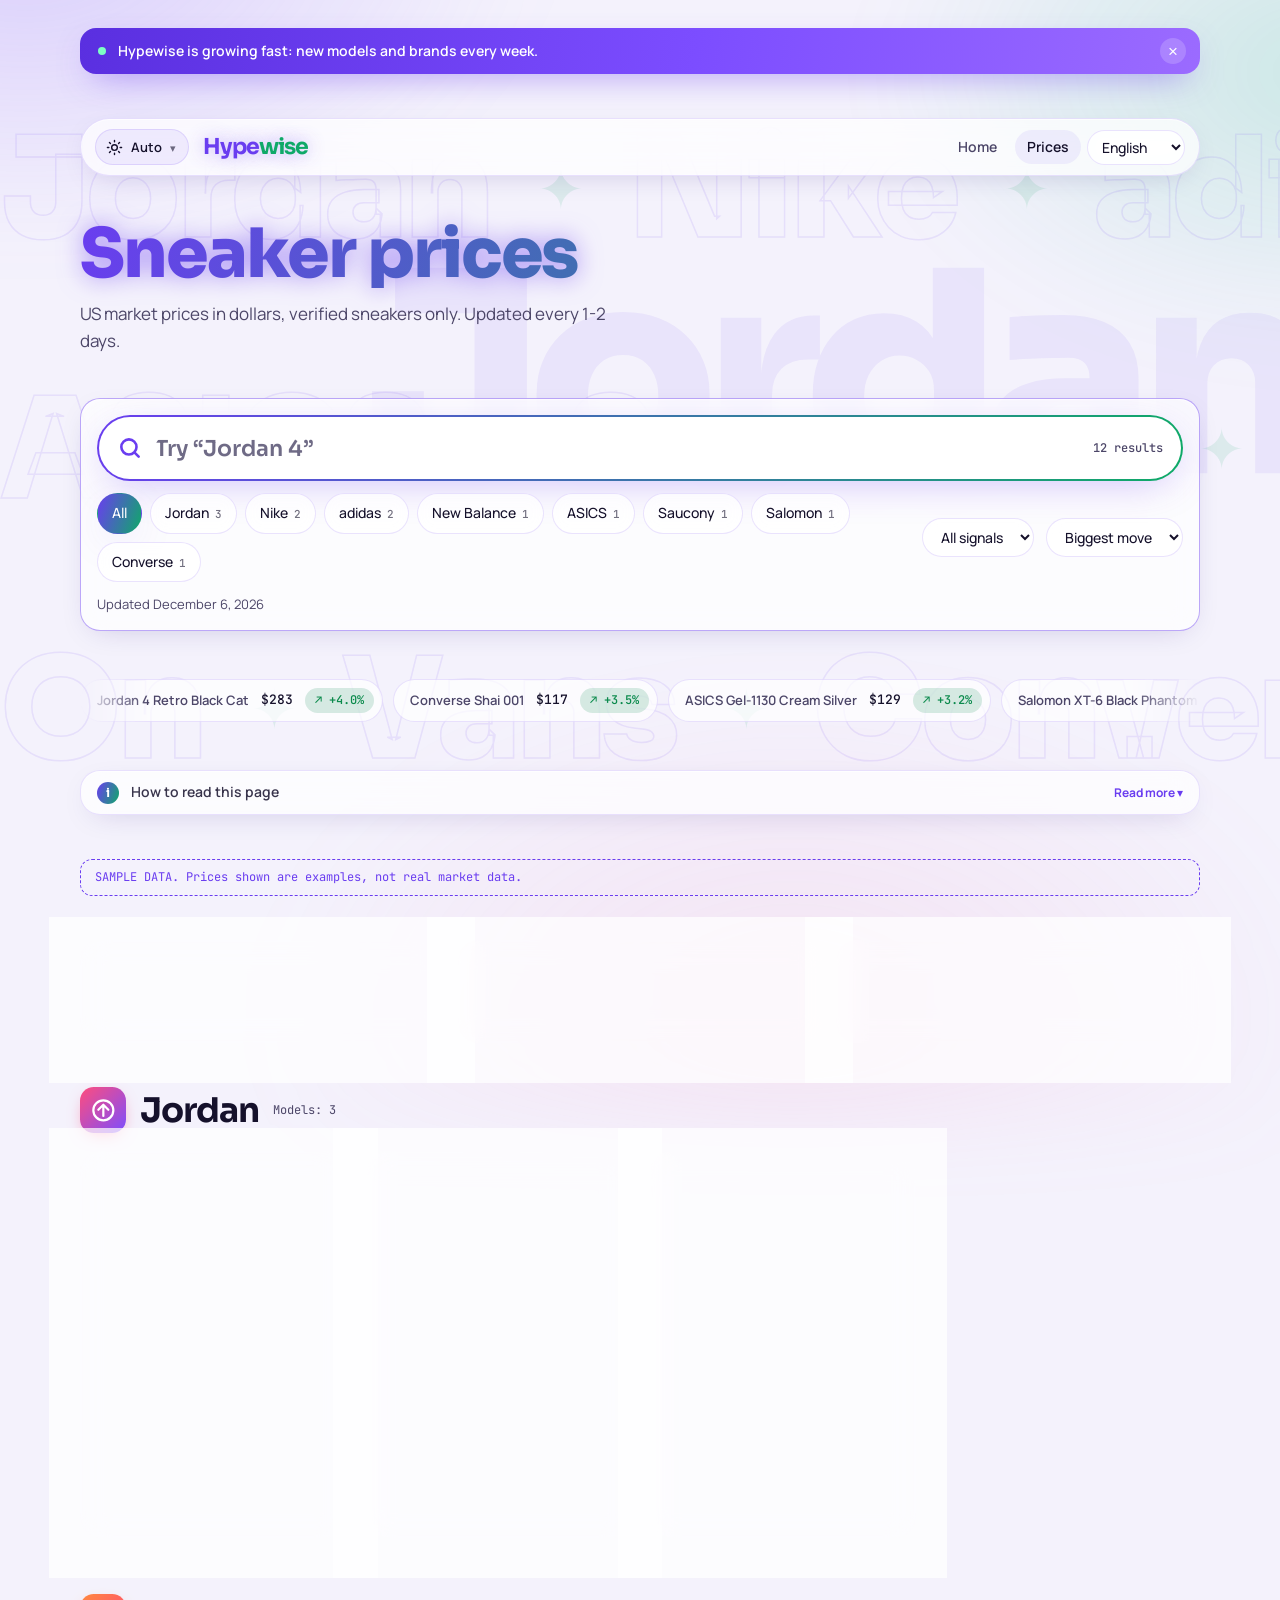
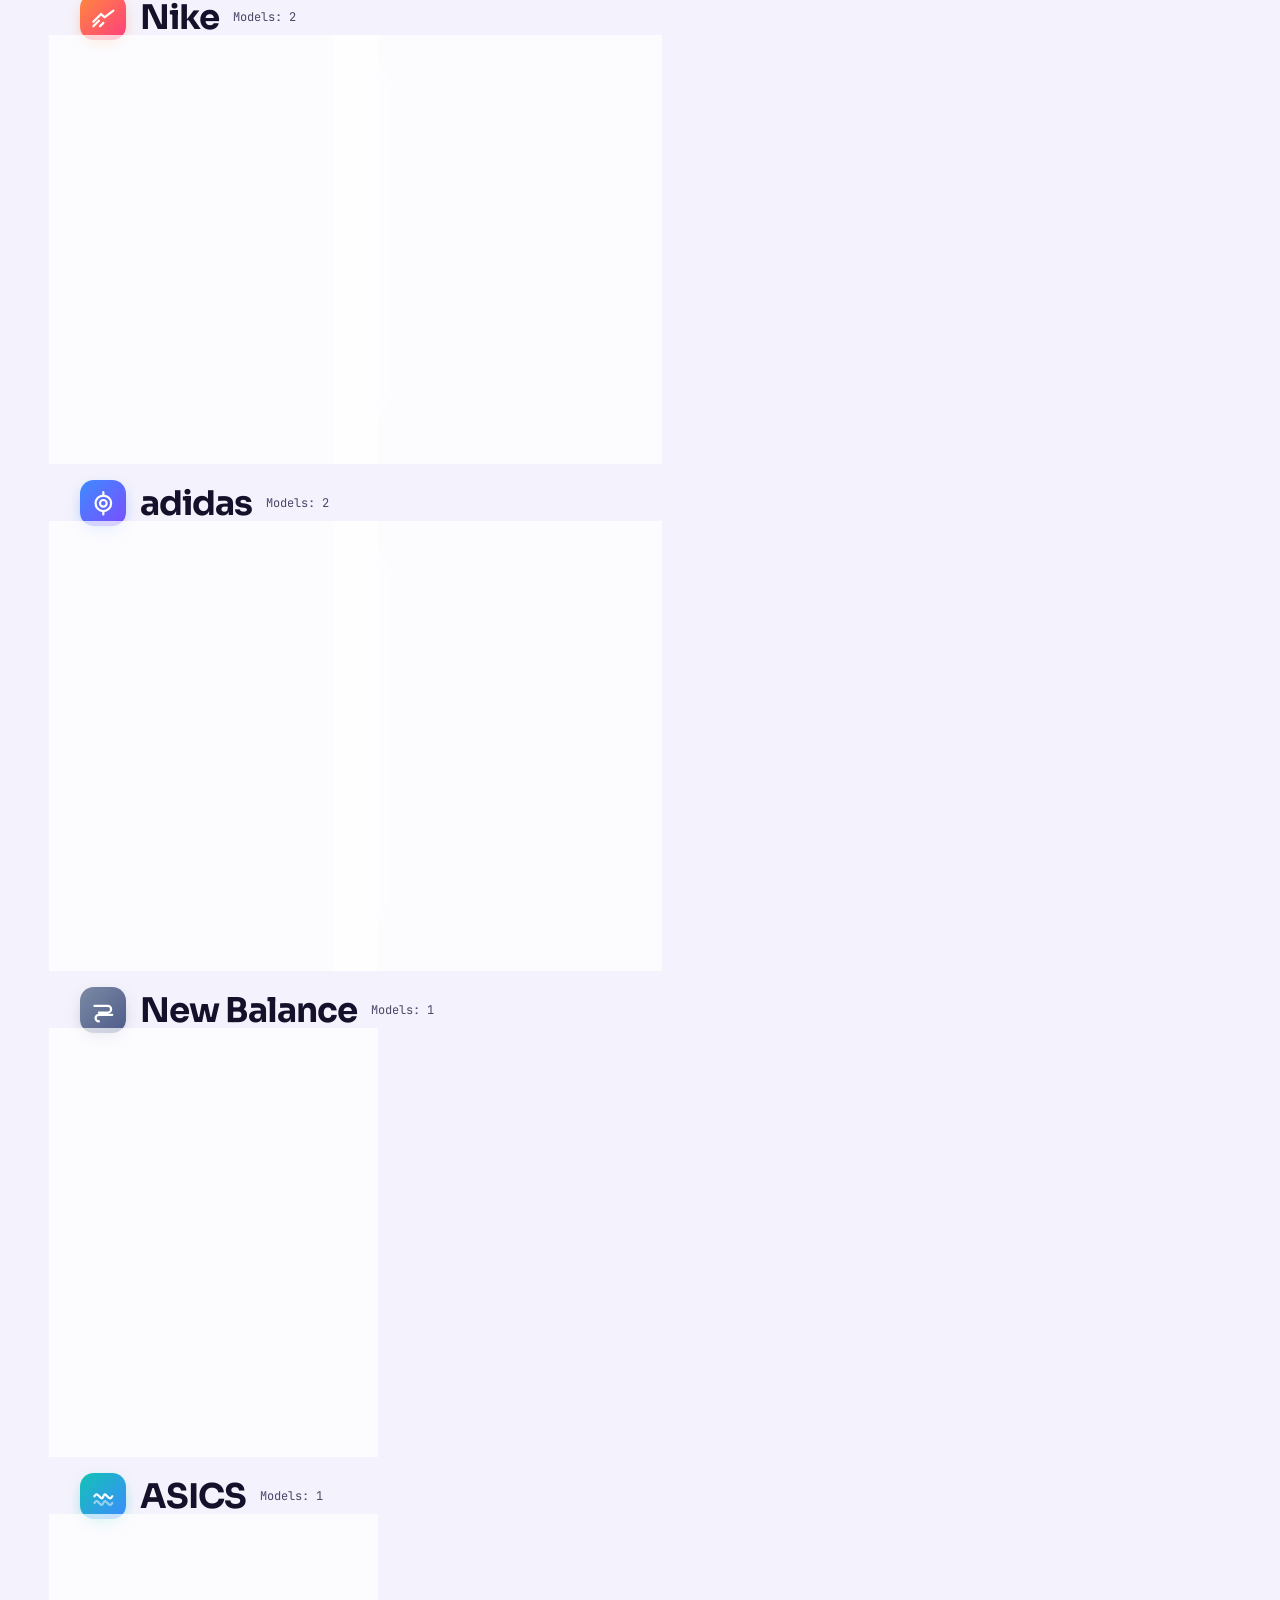
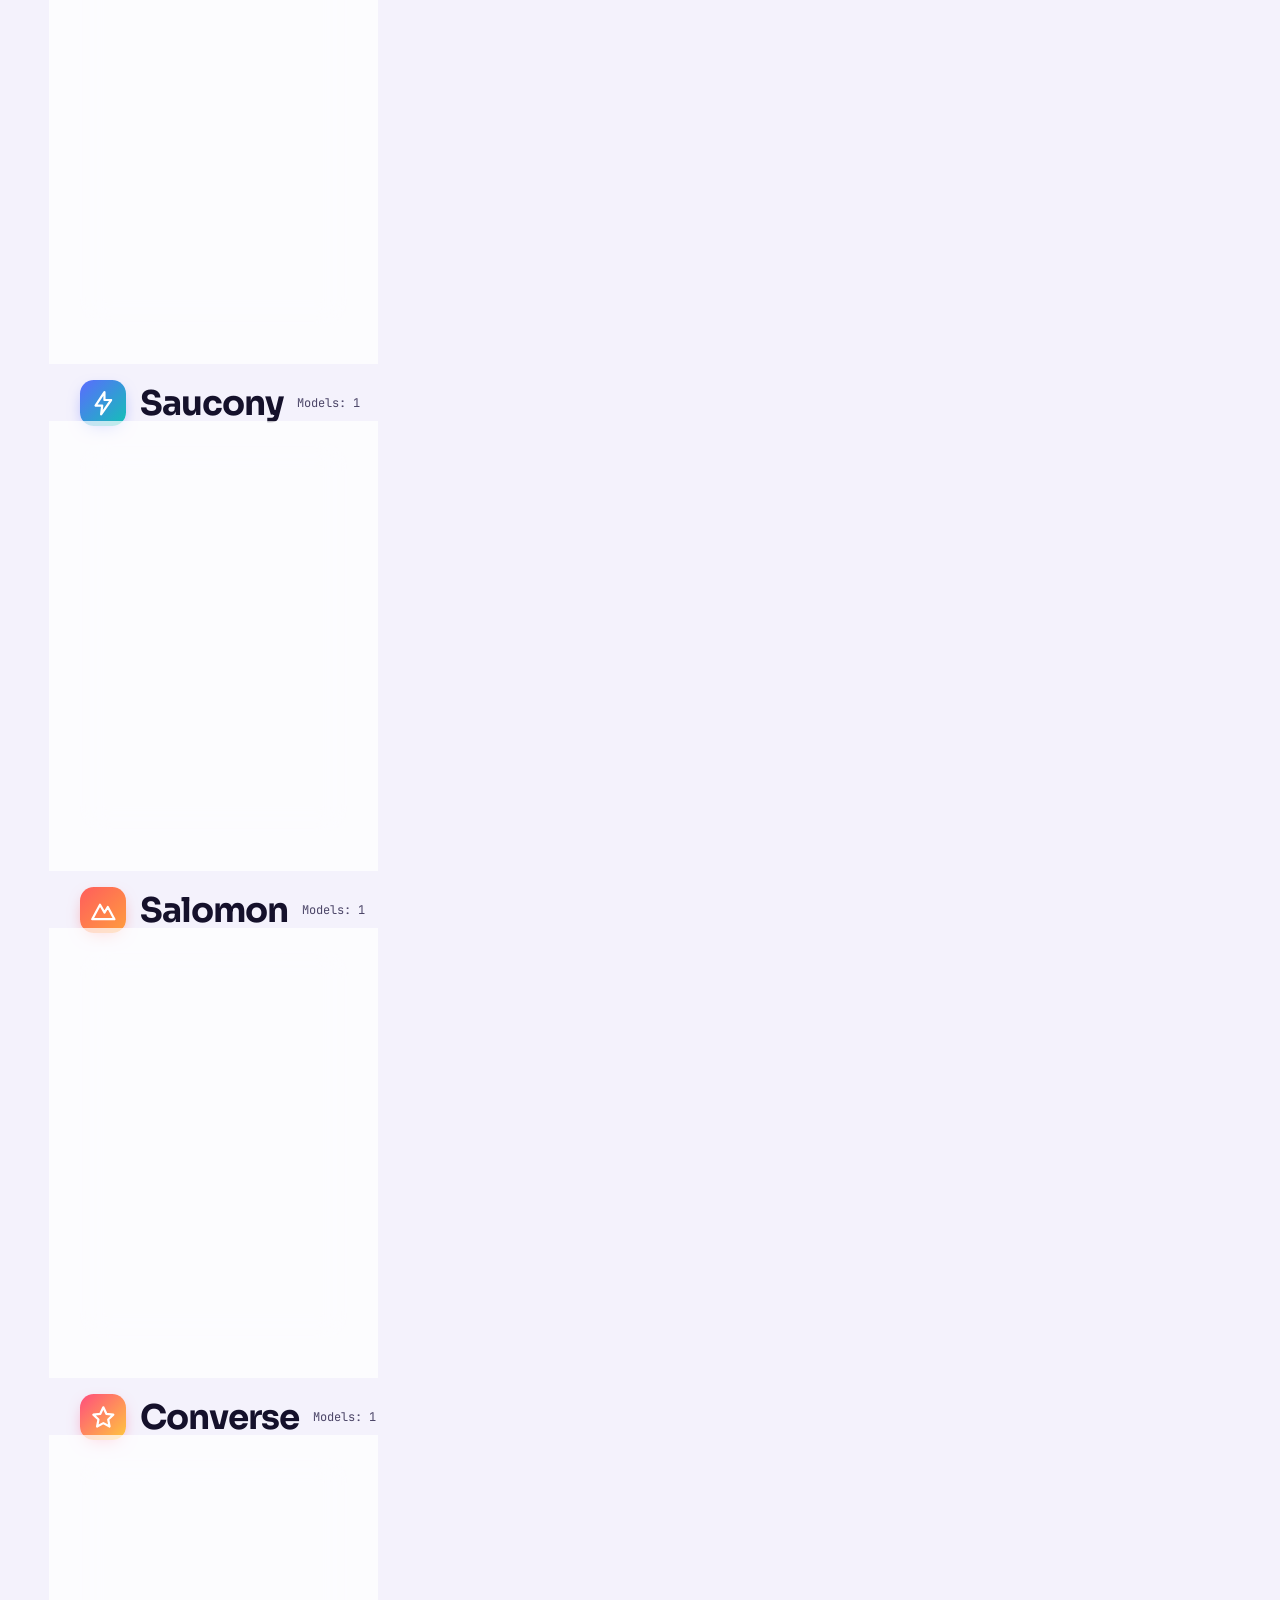
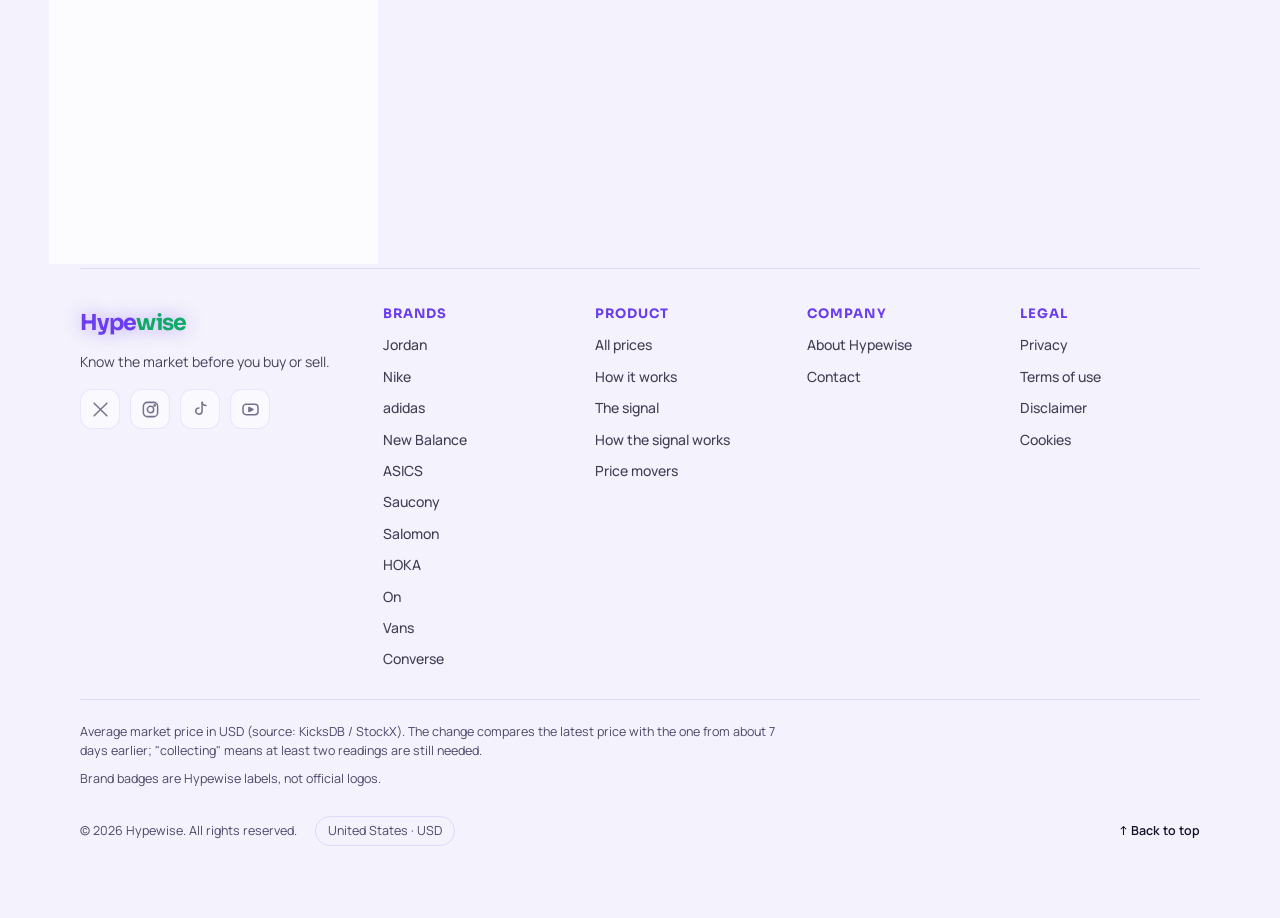
==== site/board.html @ f2e9dd39 "Pagine marca e movers, pagina 'Come funziona il segnale', link nel footer Co-Authored-By: Claude Son" ====
<!doctype html>
<html lang="en"><head><meta charset="utf-8"><meta name="viewport" content="width=device-width,initial-scale=1,viewport-fit=cover">
<title>Hypewise Prices</title>
<meta name="description" content="Daily US sneaker resale prices, price history and a Cop/Wait/Sell signal. Estimates only, not financial advice.">
<link rel="canonical" href="https://itsbarbaz.github.io/sneaker-radar/board.html">
<meta property="og:type" content="website"><meta property="og:site_name" content="Hypewise">
<meta property="og:title" content="Hypewise Prices"><meta property="og:description" content="Daily US sneaker resale prices, price history and a Cop/Wait/Sell signal. Estimates only, not financial advice.">
<meta property="og:url" content="https://itsbarbaz.github.io/sneaker-radar/board.html"><meta property="og:image" content="https://itsbarbaz.github.io/sneaker-radar/og-image.png">
<meta name="twitter:card" content="summary_large_image"><meta name="twitter:image" content="https://itsbarbaz.github.io/sneaker-radar/og-image.png">
<link rel="icon" href="favicon.svg" type="image/svg+xml">
<meta name="claude:viewport-fit-sides" content="cover">
<script>try{var t=localStorage.getItem("hw-theme");if(t==="light"||t==="dark")document.documentElement.setAttribute("data-theme",t)}catch(e){}</script>
<link rel="stylesheet" href="style.css?v=15">
<link rel="stylesheet" href="https://fonts.googleapis.com/css2?family=Sora:wght@500;600;700;800&family=Manrope:wght@400;500;600;700&family=JetBrains+Mono:wght@400;500&display=swap">
<style>
/* Layout: floating pill nav, big gradient title, price ticker, three glass figures, filter pills, then one block per brand with a grid of glass sneaker cards. */
h1{font-weight:800;font-size:clamp(38px,7vw,68px);line-height:1;margin:0}
.sub{color:var(--muted);margin:12px 0 0;max-width:56ch;font-size:17px}
.stats{display:grid;grid-template-columns:repeat(auto-fit,minmax(180px,1fr));gap:14px}
.stat{padding:18px 20px}
.stat b{display:block;font-family:var(--display);font-weight:700;font-size:clamp(30px,4vw,40px);line-height:1;letter-spacing:-.03em;font-variant-numeric:tabular-nums}
.stat small{display:block;margin-top:6px;color:var(--muted);font-size:12px;font-weight:600;text-transform:uppercase;letter-spacing:.08em}
.finder{position:sticky;top:10px;z-index:8;padding:16px;display:flex;flex-direction:column;gap:12px;border-color:color-mix(in srgb,var(--accent) 35%,var(--line))}
.sbox{position:relative;display:flex;align-items:center;gap:12px;height:66px;padding:0 18px;border-radius:999px;background:var(--solid);border:2px solid transparent;
  background-image:linear-gradient(var(--solid),var(--solid)),linear-gradient(110deg,var(--accent),var(--accent2),var(--accent));background-origin:border-box;background-clip:padding-box,border-box;background-size:100% 100%,200% 100%;box-shadow:var(--glow);transition:transform .25s,box-shadow .25s}
.sbox:focus-within{transform:scale(1.015);box-shadow:0 0 0 5px color-mix(in srgb,var(--accent) 22%,transparent),var(--glow)}
.sbox .mag{width:26px;height:26px;flex:none;stroke:var(--accent);fill:none;stroke-width:2.4;stroke-linecap:round;transition:transform .3s}
.sbox:focus-within .mag{transform:rotate(-12deg) scale(1.15);stroke:var(--accent2)}
.sbox input{flex:1;min-width:0;border:0;background:transparent;box-shadow:none;padding:0;font:600 clamp(17px,2.4vw,22px) var(--display);color:var(--ink);outline:none;-webkit-appearance:none;appearance:none}
.sbox input::placeholder{color:var(--muted);opacity:.8}
.sbox .qc{border:0;background:var(--tint);color:var(--ink);font:600 13px var(--body);padding:6px 12px;border-radius:999px;cursor:pointer}
.sbox .res{font:500 12px var(--mono);color:var(--muted);white-space:nowrap}
.frow{display:flex;gap:12px;align-items:center;flex-wrap:wrap;justify-content:space-between}
.frow .chips{flex:1;min-width:0}
@media (prefers-reduced-motion:no-preference){.sbox{animation:sheen 6s linear infinite}@keyframes sheen{to{background-position:0 0,200% 0}}}
@media (max-width:640px){.sbox .res{display:none}.sbox{height:58px}.finder{top:6px}}
.chips{display:flex;flex-wrap:wrap;gap:8px}
.chips .chip .n{opacity:.6;margin-left:6px;font-family:var(--mono);font-size:11px}
.brandsec{display:flex;flex-direction:column;gap:18px;scroll-margin-top:16px}
.brandsec>header{display:flex;align-items:center;gap:14px}
.brandsec h2{font-size:clamp(24px,4vw,34px);margin:0;line-height:1.1}
.brandsec header .cnt{font-family:var(--mono);font-size:12px;color:var(--muted)}
.brandsec header .more{margin-left:auto}
.grid{display:grid;grid-template-columns:repeat(auto-fill,minmax(250px,1fr));gap:16px}
.scard{display:flex;flex-direction:column;gap:14px;text-decoration:none;padding:10px;min-width:0;transition:border-color .2s,box-shadow .2s,transform .2s}
.scard{position:relative}
.scard:hover,.scard:focus-visible{border-color:var(--accent2);box-shadow:0 0 0 3px var(--accent2),0 24px 50px -16px color-mix(in srgb,var(--accent2) 60%,transparent);transform:translateY(-6px);background:color-mix(in srgb,var(--accent2) 9%,var(--surface))}
.scard .open{position:absolute;right:20px;top:20px;z-index:2;display:inline-flex;gap:6px;align-items:center;padding:7px 14px;border-radius:999px;background:var(--accent2);color:#06281a;font:700 12px var(--display);opacity:0;transform:translateY(-6px) scale(.9);transition:.22s}
.scard:hover .open,.scard:focus-visible .open{opacity:1;transform:none}
.scard .cover{transition:transform .35s}
.scard:hover .cover{transform:scale(1.03)}
.scard:hover .price{color:var(--accent2)}
.scard .body{display:flex;flex-direction:column;gap:2px;min-width:0;padding:0 8px 8px}
.scard b{font-family:var(--display);font-weight:600;font-size:16px;line-height:1.3;letter-spacing:-.02em;overflow-wrap:anywhere}
.scard .sku{font-family:var(--mono);font-size:11px;color:var(--muted)}
.scard .pr{display:flex;align-items:center;justify-content:space-between;gap:10px;margin-top:12px}
.scard .price{font-family:var(--display);font-weight:700;font-size:24px;letter-spacing:-.03em;font-variant-numeric:tabular-nums}
.scard .chg{font-family:var(--mono);font-size:12px;font-weight:500;padding:4px 10px;border-radius:999px;background:var(--tint)}
.scard .chg.up{background:color-mix(in srgb,var(--up) 16%,transparent)}
.scard .chg.down{background:color-mix(in srgb,var(--down) 16%,transparent)}
.scard svg.spark{margin-top:8px;max-width:100%}
.empty{padding:60px 0;color:var(--muted);text-align:center}

.explain{display:block;padding:0;font-size:14px}
.explain summary{display:flex;align-items:center;gap:12px;list-style:none;cursor:pointer;padding:10px 16px;font-weight:600;font-size:14px}
.explain summary::-webkit-details-marker{display:none}
.explain .ii{flex:none;display:grid;place-items:center;width:22px;height:22px;border-radius:50%;background:var(--grad);color:#fff;font:700 12px var(--display)}
.explain summary em{margin-left:auto;font-style:normal;font-size:12px;color:var(--accent);font-weight:700}
.explain summary em::after{content:" ▾"}
.explain[open] summary em::after{content:" ▴"}
.explain p{margin:0;padding:0 18px 14px 50px;line-height:1.6;color:color-mix(in srgb,var(--ink) 85%,transparent)}
.explain::before{content:none}
.chip{white-space:nowrap}
@media (max-width:860px){
  .finder{position:static}
  .frow{flex-direction:column;align-items:stretch;gap:10px}
  .frow .chips{flex-wrap:nowrap;overflow-x:auto;padding-bottom:6px;-webkit-overflow-scrolling:touch;scrollbar-width:none}
  .frow .chips::-webkit-scrollbar{display:none}
  .frow select{align-self:flex-start}
}

.bpick{display:none;align-items:stretch;gap:8px}
.bpick button{flex:none;width:48px;border-radius:16px;border:1px solid var(--line);background:var(--solid);color:var(--ink);font:700 26px/1 var(--display);cursor:pointer}
.bpick button:active{background:var(--grad);color:#fff}
.bpick select{flex:1;min-width:0;height:48px;border-radius:16px;font:700 16px var(--display);padding:0 14px;background:var(--solid)}
.brandsec>header{flex-wrap:wrap}
.brandsec header .more{margin-left:auto}
.scard .cover{aspect-ratio:4/3}
.scard{border-radius:22px}
.grid{gap:18px}
.scard .body b{display:-webkit-box;-webkit-line-clamp:2;-webkit-box-orient:vertical;overflow:hidden}
@media (max-width:860px){
  #brands{display:none}
  .bpick{display:flex}
  .frow{flex-direction:column;align-items:stretch}
  .frow select#sort{align-self:stretch;width:100%;height:44px}
}
@media (max-width:560px){
  .grid{grid-template-columns:repeat(2,minmax(0,1fr));gap:12px}
  .scard{padding:6px;gap:8px;border-radius:18px}
  .scard .cover{aspect-ratio:1/1;padding:8px}
  .scard .cover .big{font-size:90px}
  .scard .cover .verified{font-size:10px;padding:3px 7px}
  .scard .cover .verified svg{width:12px;height:12px}
  .scard .body{padding:0 6px 8px}
  .scard b{font-size:13px}
  .scard .sku{font-size:10px}
  .scard .pr{margin-top:6px;flex-wrap:wrap;gap:6px}
  .scard .price{font-size:19px}
  .scard .chg{font-size:11px;padding:3px 8px}
  .scard svg.spark{display:none}
  .scard .open{display:none}
  .brandsec>header .cnt{display:none}
}

.sp{font:800 11px var(--display);letter-spacing:.1em;text-transform:uppercase;padding:4px 10px;border-radius:99px;color:#fff;box-shadow:0 0 14px -2px var(--c)}
.sp.cop{--c:var(--up);background:#0b8a4c}.sp.sell{--c:var(--down);background:#d1365c}.sp.wait{--c:var(--wait);background:#a76a00}
@media (max-width:860px){#sigf{width:100%;height:44px}}
@media (max-width:560px){.scard .cover .sp{font-size:9px;padding:3px 7px}}
</style>
</head><body data-title="b.title">
<div class="wrap">
  <nav>
    <div class="nav-left">
      <button id="theme" class="theme" type="button"></button>
      <a class="mark" href="./">Hype<span>wise</span></a>
    </div>
    <div class="links">
      <a href="./" data-i18n="nav.home">Home</a>
      <a href="board.html" aria-current="page" data-i18n="nav.prices">Prices</a>
      <select id="lang" class="langsel" aria-label="Language"></select>
    </div>
  </nav>

  <header class="rise">
    <h1 class="grad-text" data-i18n="b.h1">Sneaker prices</h1>
    <p class="sub" data-i18n="b.sub"></p>
  </header>

  <div class="finder glass">
    <label class="sbox" for="q">
      <svg class="mag" viewBox="0 0 24 24" aria-hidden="true"><circle cx="11" cy="11" r="7"/><path d="M20 20l-3.5-3.5"/></svg>
      <input type="search" id="q" autocomplete="off" data-i18n-aria="f.title">
      <button type="button" id="qclear" class="qc" hidden data-i18n="f.clear">Clear</button>
      <span class="res" id="res"></span>
    </label>
    <div class="frow">
      <div class="chips" id="brands" role="group" data-i18n-aria="b.brand"></div>
      <div class="bpick" id="bpick">
        <button type="button" id="bprev" data-i18n-aria="b.prev">‹</button>
        <select id="bsel" data-i18n-aria="b.brandpick"></select>
        <button type="button" id="bnext" data-i18n-aria="b.next">›</button>
      </div>
      <select id="sigf" data-i18n-aria="sg.mini">
        <option value="all" data-i18n="sf.all"></option>
        <option value="cop" data-i18n="cop.name"></option>
        <option value="wait" data-i18n="wait.name"></option>
        <option value="sell" data-i18n="sell.name"></option>
      </select>
      <select id="sort" data-i18n-aria="b.sortlabel">
        <option value="move" data-i18n="b.sort.move"></option>
        <option value="price" data-i18n="b.sort.price"></option>
        <option value="name" data-i18n="b.sort.name"></option>
      </select>
    </div>
    <p class="fine" id="stamp"></p>
  </div>

  <div class="ticker" id="ticker" hidden aria-label="Top movers"></div>
  <details class="explain glass">
    <summary><span class="ii">i</span><span data-i18n="b.how">How to read this page</span><em data-i18n="b.more">Read more</em></summary>
    <p data-i18n="b.explain"></p>
  </details>

  <div class="demo" id="demo" data-i18n="b.demo" hidden></div>
  <section class="stats" id="stats" data-i18n-aria="b.summary"></section>

<div id="list" aria-live="polite"></div>
  <footer><p data-i18n="b.foot"></p><p data-i18n="l.brandsnote"></p></footer>
</div>

<script src="i18n.js?v=15"></script>
<script src="strings.js?v=15"></script>
<script src="app.js?v=15"></script>
<script src="signal.js?v=15"></script>
<script src="ui.js?v=15"></script>
<script>
HW.mount(); UI.initTheme(); UI.backdrop(); UI.banner(); UI.footer(); UI.sync();
var D = window.HWD, ALL = "__all__", PAGE = 8, state = { items: [], brand: ALL, demo: false, ready: false, shown: {} };
var $ = function (id) { return document.getElementById(id); };
var fromUrl = new URLSearchParams(location.search).get("brand"); if (fromUrl) state.brand = fromUrl;
var firstRender = true;

function limitFor(b, searching) { return state.shown[b] || (state.brand !== ALL || searching ? 24 : PAGE); }

function render() {
  var q = $("q").value.trim().toLowerCase(), sort = $("sort").value, loc = HW.locale(), searching = !!q;
  var rows = state.items.filter(function (x) { return !q || (x.title + " " + x.sku).toLowerCase().indexOf(q) > -1; })
    .map(function (x) { return Object.assign({}, x, { price: x.prices[x.prices.length - 1], chg: D.change(x, 7), sig: HWSignal.signal(x) }); })
    .filter(function (x) { var f = $("sigf").value; return f === "all" || x.sig.verdict === f; });
  var out = $("list");
  $("res").textContent = HW.f("f.res", { n: rows.length });
  if (!rows.length) { out.innerHTML = '<div class="empty">' + D.esc(HW.t(state.items.length ? "b.nomatch" : "b.nodata")) + "</div>"; return; }
  var by = {}; rows.forEach(function (x) { (by[x.brand] = by[x.brand] || []).push(x); });
  var brands = Object.keys(by).sort(function (a, b) { return D.brandRank(a) - D.brandRank(b) || a.localeCompare(b); });
  if (state.brand !== ALL) brands = brands.filter(function (b) { return b === state.brand; });
  var delay = 0, vt = HW.t("v.badge"), vtip = HW.t("v.tip");
  out.innerHTML = '<div style="display:flex;flex-direction:column;gap:56px">' + brands.map(function (b) {
    var list = by[b].sort(function (a, c) {
      return sort === "price" ? c.price - a.price : sort === "name" ? a.title.localeCompare(c.title)
        : (c.chg === null ? -1 : Math.abs(c.chg)) - (a.chg === null ? -1 : Math.abs(a.chg));
    });
    var lim = limitFor(b, searching), vis = list.slice(0, lim), rest = list.length - vis.length;
    return '<section class="brandsec" id="brand-' + D.esc(b.replace(/\s+/g, "-")) + '"><header>' + D.bmark(b, 46) + "<h2>" + D.esc(b) + '</h2><span class="cnt">' + D.esc(HW.f("b.models", { n: list.length })) + "</span>" +
      (rest > 0 ? '<button type="button" class="chip more" data-more="' + D.esc(b) + '">' + D.esc(HW.f(state.brand === ALL && !searching && !state.shown[b] ? "b.showall" : "b.showmore", { n: list.length })) + "</button>" : "") +
      '</header><div class="grid">' + vis.map(function (x) {
        var none = x.chg === null, cls = none ? "flat" : x.chg > 0.05 ? "up" : x.chg < -0.05 ? "down" : "flat", i = firstRender ? Math.min(delay++, 16) : 0;
        return '<a class="scard glass' + (firstRender ? " rise" : "") + '" style="--i:' + i + '" href="shoe.html?sku=' + encodeURIComponent(x.sku) + '"><span class="open">' + D.esc(HW.t("f.open")) + ' →</span>' + D.cover(x, "s", D.vbadge(x, vt, vtip) + (x.sig.verdict !== "none" ? '<span class="sp ' + x.sig.verdict + '">' + D.esc(HW.t(x.sig.verdict === "cop" ? "cop.name" : x.sig.verdict === "sell" ? "sell.name" : "wait.name")) + "</span>" : "")) +
          '<div class="body"><b>' + D.esc(x.title) + '</b><span class="sku">' + D.esc(x.sku) + "</span>" +
          '<div class="pr"><span class="price">' + D.money(x.price) + '</span><span class="chg ' + cls + '">' + (none ? D.esc(HW.t("b.collecting")) : D.pct(x.chg, loc)) + "</span></div>" +
          D.spark(x.prices, x.times) + "</div></a>";
      }).join("") + "</div></section>";
  }).join("") + "</div>";
  firstRender = false;
}

function pickSync(brands, counts) {
  var sel = $("bsel"); sel.innerHTML = [ALL].concat(brands).map(function (x) { return '<option value="' + D.esc(x) + '">' + D.esc(x === ALL ? HW.t("b.all") : x + " (" + counts[x] + ")") + "</option>"; }).join("");
  sel.value = state.brand; state.order = [ALL].concat(brands);
}
function chips() {
  var counts = {}; state.items.forEach(function (x) { counts[x.brand] = (counts[x.brand] || 0) + 1; });
  var brands = Object.keys(counts).sort(function (a, b) { return D.brandRank(a) - D.brandRank(b) || a.localeCompare(b); });
  pickSync(brands, counts);
  $("brands").innerHTML = [ALL].concat(brands).map(function (b) {
    return '<button type="button" class="chip" aria-pressed="' + (b === state.brand) + '" data-b="' + D.esc(b) + '">' + D.esc(b === ALL ? HW.t("b.all") : b) +
      (b === ALL ? "" : '<span class="n">' + counts[b] + "</span>") + "</button>";
  }).join("");
}

function setup(items, demo, animate) {
  state.items = items; state.demo = demo; state.ready = true;
  $("demo").hidden = !demo;
  var brands = {}; items.forEach(function (x) { brands[x.brand] = 1; });
  var movers = items.filter(function (x) { var c = D.change(x, 7); return c !== null && Math.abs(c) >= 5; }).length;
  var vals = [items.length, Object.keys(brands).length, movers];
  $("stats").innerHTML = ["b.stat1", "b.stat2", "b.stat3"].map(function (k, i) { return '<div class="stat glass rise" style="--i:' + i + '"><b data-v="' + vals[i] + '">' + vals[i] + "</b><small>" + D.esc(HW.t(k)) + "</small></div>"; }).join("");
  if (animate) Array.prototype.forEach.call(document.querySelectorAll("#stats b"), function (b) { UI.countUp(b, Number(b.dataset.v)); });
  var last = items.reduce(function (m, x) { return Math.max(m, x.times[x.times.length - 1]); }, 0);
  $("stamp").textContent = last ? HW.t("b.updated") + " " + new Date(last).toLocaleDateString(HW.locale(), { day: "numeric", month: "long", year: "numeric" }) : "";
  var mv = items.map(function (x) { return { label: x.title.replace(/\s*\([^)]*\)/g, ""), value: x.prices[x.prices.length - 1], chg: D.change(x, 7) }; })
    .filter(function (m) { return m.chg !== null; }).sort(function (a, b) { return Math.abs(b.chg) - Math.abs(a.chg); }).slice(0, 14);
  UI.ticker($("ticker"), mv, function (v) { return D.pct(v, HW.locale()); });
  chips(); render();
}

$("brands").addEventListener("click", function (e) { var b = e.target.closest("button"); if (!b) return; state.brand = b.dataset.b; state.shown = {}; chips(); render(); });
$("list").addEventListener("click", function (e) { var b = e.target.closest("[data-more]"); if (!b) return; var n = b.dataset.more; state.shown[n] = (state.shown[n] || (state.brand !== ALL ? 24 : PAGE)) + 48; render(); });
$("q").addEventListener("input", function () { state.shown = {}; $("qclear").hidden = !$("q").value; render(); });
$("qclear").addEventListener("click", function () { $("q").value = ""; $("qclear").hidden = true; state.shown = {}; render(); $("q").focus(); });
(function () { var k = 0, ph = ["f.ph1", "f.ph2", "f.ph3", "f.ph4"]; function set() { $("q").placeholder = HW.t(ph[k]); } set(); document.addEventListener("hw-lang", set);
  if (!matchMedia("(prefers-reduced-motion: reduce)").matches) setInterval(function () { if (document.activeElement !== $("q") && !$("q").value) { k = (k + 1) % ph.length; set(); } }, 2800); })();
$("sort").addEventListener("change", render);
$("sigf").addEventListener("change", function () { state.shown = {}; render(); });
function goBrand(v) { state.brand = v; state.shown = {}; chips(); render(); }
$("bsel").addEventListener("change", function () { goBrand(this.value); });
function step(d) { var o = state.order || [ALL], i = o.indexOf(state.brand); goBrand(o[(i + d + o.length) % o.length]); }
$("bprev").addEventListener("click", function () { step(-1); });
$("bnext").addEventListener("click", function () { step(1); });
document.addEventListener("hw-lang", function () { if (state.ready) setup(state.items, state.demo, false); });

(async function () {
  try { setup(await D.loadAll(), false, true); }
  catch (e) { console.warn("Supabase unreachable, showing sample data", e); setup(D.demoData(), true, true); }
})();
</script>
</body></html>
---- site/style.css ----
/* Hypewise design system: violet + green on a soft night/day aurora. Glass cards, big numerals, motion only as enhancement. */
:root{
  --bg:#f4f2fc; --surface:rgba(255,255,255,.72); --solid:#ffffff; --ink:#15112b; --muted:#4c4668; --line:rgba(106,61,240,.14);
  --accent:#6a3df0; --on-accent:#ffffff; --accent2:#0fa968; --tint:rgba(106,61,240,.08);
  --up:#0b8a4c; --down:#d1365c; --wait:#a76a00;
  --aur1:rgba(124,77,255,.22); --aur2:rgba(16,185,129,.18); --aur3:rgba(255,120,180,.12);
  --glow:0 10px 40px -12px rgba(106,61,240,.35); --shadow:0 1px 0 rgba(255,255,255,.7) inset,0 8px 30px -14px rgba(40,20,120,.25);
  --grad:linear-gradient(110deg,#6a3df0 0%,#0fa968 100%);
  --display:"Sora",system-ui,sans-serif; --body:"Manrope",system-ui,sans-serif; --mono:"JetBrains Mono",ui-monospace,monospace;
  --r:20px;
}
@media (prefers-color-scheme:dark){:root:not([data-theme="light"]){
  --bg:#0a0816; --surface:rgba(255,255,255,.05); --solid:#15112b; --ink:#f1eeff; --muted:#cdc7ec; --line:rgba(255,255,255,.1);
  --accent:#9a7cff; --on-accent:#0e0626; --accent2:#3be8a0; --tint:rgba(154,124,255,.12);
  --up:#3be8a0; --down:#ff6b92; --wait:#e6b04a;
  --aur1:rgba(124,77,255,.38); --aur2:rgba(16,185,129,.22); --aur3:rgba(255,90,170,.16);
  --glow:0 10px 50px -12px rgba(154,124,255,.55); --shadow:0 1px 0 rgba(255,255,255,.06) inset,0 10px 30px -14px rgba(0,0,0,.7);
  --grad:linear-gradient(110deg,#9a7cff 0%,#3be8a0 100%); color-scheme:dark}}
:root[data-theme="dark"]{
  --bg:#0a0816; --surface:rgba(255,255,255,.05); --solid:#15112b; --ink:#f1eeff; --muted:#cdc7ec; --line:rgba(255,255,255,.1);
  --accent:#9a7cff; --on-accent:#0e0626; --accent2:#3be8a0; --tint:rgba(154,124,255,.12);
  --up:#3be8a0; --down:#ff6b92; --wait:#e6b04a;
  --aur1:rgba(124,77,255,.38); --aur2:rgba(16,185,129,.22); --aur3:rgba(255,90,170,.16);
  --glow:0 10px 50px -12px rgba(154,124,255,.55); --shadow:0 1px 0 rgba(255,255,255,.06) inset,0 10px 30px -14px rgba(0,0,0,.7);
  --grad:linear-gradient(110deg,#9a7cff 0%,#3be8a0 100%); color-scheme:dark}

*{box-sizing:border-box}
html{scroll-behavior:smooth}
body{background:var(--bg);color:var(--ink);font-family:var(--body);font-size:16px;line-height:1.6;position:relative;
  padding-block:20px 56px;padding-left:max(16px,env(safe-area-inset-left,0px));padding-right:max(16px,env(safe-area-inset-right,0px))}
body::before{content:"";position:fixed;inset:-25%;z-index:-1;pointer-events:none;filter:blur(40px);
  background:radial-gradient(38% 32% at 18% 12%,var(--aur1),transparent 70%),radial-gradient(34% 30% at 86% 22%,var(--aur2),transparent 70%),radial-gradient(40% 36% at 58% 92%,var(--aur3),transparent 70%)}
.wrap{max-width:1120px;margin:0 auto;display:flex;flex-direction:column;gap:44px}
a{color:inherit}
:focus-visible{outline:2px solid var(--accent);outline-offset:3px;border-radius:6px}
h1,h2,h3{font-family:var(--display);letter-spacing:-.03em}
.grad-text{background:var(--grad);-webkit-background-clip:text;background-clip:text;color:transparent}

/* barra in alto */
nav{display:flex;align-items:center;justify-content:space-between;gap:14px;flex-wrap:wrap;padding:10px 14px;border:1px solid var(--line);border-radius:999px;background:var(--surface);backdrop-filter:blur(14px);-webkit-backdrop-filter:blur(14px);box-shadow:var(--shadow)}
.nav-left{display:flex;align-items:center;gap:14px}
.mark{font-family:var(--display);font-weight:700;font-size:22px;letter-spacing:-.04em;text-decoration:none;color:var(--accent)}
.mark span{color:var(--accent2)}
nav .links{display:flex;gap:6px;align-items:center;flex-wrap:wrap;font-size:14px;font-weight:600}
nav .links a:not(.btn){text-decoration:none;color:var(--muted);padding:6px 12px;border-radius:999px}
nav .links a:not(.btn):hover{color:var(--ink);background:var(--tint)}
nav .links a[aria-current]{color:var(--ink);background:var(--tint)}

.btn{display:inline-block;font-family:var(--display);font-weight:600;font-size:15px;text-decoration:none;padding:13px 22px;border-radius:999px;background:var(--grad);color:#fff!important;border:0;box-shadow:var(--glow);cursor:pointer}
.btn.ghost{background:transparent;color:var(--ink)!important;border:1px solid var(--line);box-shadow:none;backdrop-filter:blur(8px)}
.btn.ghost:hover{border-color:var(--accent)}
nav .btn{padding:8px 16px;font-size:13px}
.langsel,.chip,select,input[type=search]{font:inherit;font-size:14px;font-weight:500;color:var(--ink);background:var(--surface);border:1px solid var(--line);border-radius:999px;padding:8px 14px;backdrop-filter:blur(8px)}
.langsel{padding:6px 10px}
.chip{cursor:pointer}
.chip:hover{border-color:var(--accent)}
.chip[aria-pressed="true"]{background:var(--grad);color:#fff;border-color:transparent;box-shadow:var(--glow)}
.up{color:var(--up)}.down{color:var(--down)}.flat{color:var(--muted)}
.glass{background:var(--surface);border:1px solid var(--line);border-radius:var(--r);box-shadow:var(--shadow);backdrop-filter:blur(14px);-webkit-backdrop-filter:blur(14px)}
footer{display:flex;flex-direction:column;gap:8px;font-size:13px;color:var(--muted);border-top:1px solid var(--line);padding-top:22px}
footer p{margin:0;max-width:80ch}
.fine{font-size:12px;color:var(--muted);margin:0}
.demo{font-family:var(--mono);font-size:12px;border:1px dashed var(--accent);color:var(--accent);padding:8px 14px;border-radius:12px}

/* marchio in stile badge: sigla colorata, non il logo ufficiale */
.bmark{display:inline-flex;align-items:center;justify-content:center;flex:none;width:var(--s,40px);height:var(--s,40px);border-radius:30%;color:#fff;font-family:var(--display);font-weight:700;font-size:calc(var(--s,40px)*.36);letter-spacing:-.04em;background:linear-gradient(135deg,var(--c1),var(--c2));box-shadow:0 6px 18px -8px var(--c1)}
.bchip{display:inline-flex;align-items:center;gap:10px;padding:6px 16px 6px 6px;border-radius:999px;background:var(--surface);border:1px solid var(--line);font-weight:600;font-size:15px;backdrop-filter:blur(8px);white-space:nowrap}

/* badge "verificato" */
.verified{display:inline-flex;align-items:center;gap:6px;font-size:12px;font-weight:700;color:var(--accent2);background:color-mix(in srgb,var(--accent2) 14%,transparent);border:1px solid color-mix(in srgb,var(--accent2) 35%,transparent);border-radius:999px;padding:3px 10px 3px 6px;white-space:nowrap}
.verified svg{width:15px;height:15px}

/* copertina scarpa: sfumatura generata + foto ufficiale se c'è */
.cover{position:relative;aspect-ratio:16/10;border-radius:calc(var(--r) - 6px);overflow:hidden;display:flex;align-items:flex-end;padding:12px;color:#fff;
  background:radial-gradient(90% 120% at 10% 0%,var(--c1),transparent 60%),radial-gradient(90% 120% at 100% 100%,var(--c2),transparent 60%),#17122f}
.cover .big{position:absolute;right:-6%;bottom:-24%;font-family:var(--display);font-weight:800;font-size:clamp(90px,16vw,200px);line-height:1;letter-spacing:-.06em;color:rgba(255,255,255,.14);user-select:none}
.cover img{position:absolute;inset:0;width:100%;height:100%;object-fit:contain;background:#fff}
.cover .tag{position:relative;display:flex;gap:8px;align-items:center;flex-wrap:wrap}
svg.spark{width:100%;max-width:130px;height:36px;display:block}

/* movimento */
@keyframes drift{from{transform:translate3d(-2%,-1%,0) scale(1)}to{transform:translate3d(3%,2%,0) scale(1.08)}}
@keyframes rise{from{opacity:0;transform:translateY(18px)}to{opacity:1;transform:none}}
@keyframes ticker{from{transform:translateX(0)}to{transform:translateX(-50%)}}
@keyframes draw{to{stroke-dashoffset:0}}
@keyframes fadein{from{opacity:0}to{opacity:1}}
@media (prefers-reduced-motion:no-preference){
  body::before{animation:drift 26s ease-in-out infinite alternate}
  .btn{transition:transform .15s,box-shadow .15s}.btn:hover{transform:translateY(-2px)}
  .rise{animation:rise .6s cubic-bezier(.2,.7,.2,1) both;animation-delay:calc(var(--i,0)*45ms)}
}
@supports (animation-timeline:view()){
  @media (prefers-reduced-motion:no-preference){
    .scroll-rise{animation:rise linear both;animation-timeline:view();animation-range:entry 0% entry 40%}
  }
}


/* menu a tendina del tema */
.tmenu{position:relative}
.theme{display:inline-flex;align-items:center;gap:8px;height:36px;padding:0 12px 0 10px;border-radius:999px;border:1px solid var(--line);background:var(--tint);color:var(--ink);font:600 13px var(--body);cursor:pointer}
.theme svg,.tmenu li svg{width:17px;height:17px;stroke:currentColor;fill:none;stroke-width:2;stroke-linecap:round;stroke-linejoin:round;flex:none}
.theme i{font-style:normal;font-size:11px;opacity:.6}
.theme:hover{border-color:var(--accent)}
.tmenu ul{position:absolute;z-index:30;top:calc(100% + 8px);left:0;min-width:170px;margin:0;padding:6px;list-style:none;border:1px solid var(--line);border-radius:16px;background:var(--solid);box-shadow:0 20px 50px -12px rgba(30,10,100,.35)}
.tmenu ul[hidden]{display:none}
.tmenu li button{display:flex;align-items:center;gap:10px;width:100%;padding:9px 12px;border:0;border-radius:11px;background:transparent;color:var(--ink);font:600 14px var(--body);cursor:pointer;text-align:left}
.tmenu li button:hover{background:var(--tint)}
.tmenu li button[aria-checked="true"]{background:var(--grad);color:#fff}

/* banner viola */
.banner{display:flex;align-items:center;gap:12px;padding:10px 14px 10px 18px;border-radius:16px;color:#fff;background:linear-gradient(100deg,#5a2fe0,#7c4dff 55%,#9b6bff);box-shadow:0 12px 34px -14px rgba(106,61,240,.7);font-size:14px;font-weight:600}
.banner .dot{width:8px;height:8px;border-radius:50%;background:#7dffc4;flex:none;box-shadow:0 0 0 0 rgba(125,255,196,.7)}
.banner p{margin:0;flex:1;transition:opacity .28s,transform .28s}
.banner p.out{opacity:0;transform:translateY(-6px)}
.banner button{border:0;background:rgba(255,255,255,.18);color:#fff;width:26px;height:26px;border-radius:50%;font-size:17px;line-height:1;cursor:pointer;flex:none}
.banner button:hover{background:rgba(255,255,255,.3)}
@media (prefers-reduced-motion:no-preference){.banner .dot{animation:pulse 2s infinite}@keyframes pulse{70%{box-shadow:0 0 0 9px rgba(125,255,196,0)}100%{box-shadow:0 0 0 0 rgba(125,255,196,0)}}}

/* sfondo: marchi che scorrono + parola gigante che cambia */
#hw-bg{position:fixed;inset:0;z-index:-1;overflow:hidden;pointer-events:none;display:flex;flex-direction:column;justify-content:space-evenly}
#hw-bg .row{display:flex;align-items:center;gap:48px;width:max-content;white-space:nowrap;font:800 clamp(70px,11vw,150px)/1 var(--display);letter-spacing:-.04em;color:transparent;-webkit-text-stroke:1.5px var(--accent);opacity:.1}
#hw-bg .row i{font-style:normal;font-size:.4em;-webkit-text-stroke:0;color:var(--accent2)}
#hw-bg .bigword{position:absolute;right:-2%;top:42%;transform:translateY(-50%);font:800 clamp(90px,22vw,320px)/1 var(--display);letter-spacing:-.06em;color:var(--accent);opacity:.07;transition:opacity .6s,transform .6s}
#hw-bg .bigword.off{opacity:0;transform:translateY(-44%)}
@keyframes marq{from{transform:translateX(0)}to{transform:translateX(-50%)}}
@media (prefers-reduced-motion:no-preference){
  #hw-bg .row{animation:marq 90s linear infinite}
  #hw-bg .row:nth-child(2){animation-direction:reverse;animation-duration:110s}
}

/* nastro dei prezzi */
.ticker{overflow:hidden;mask-image:linear-gradient(90deg,transparent,#000 6%,#000 94%,transparent);-webkit-mask-image:linear-gradient(90deg,transparent,#000 6%,#000 94%,transparent)}
.ticker .track{display:flex;gap:10px;width:max-content;padding:4px 0}
.ticker .it{display:inline-flex;gap:12px;align-items:center;white-space:nowrap;padding:8px 8px 8px 16px;border-radius:999px;background:var(--surface);border:1px solid var(--line);backdrop-filter:blur(10px);font-size:13px}
.ticker .nm{color:var(--muted);font-weight:600}
.ticker .it b{font-family:var(--mono);font-weight:500;color:var(--ink)}
.ticker .pc{font-family:var(--mono);font-size:12px;font-weight:500;padding:3px 10px;border-radius:999px;background:var(--tint)}
.ticker .pc.up{background:color-mix(in srgb,var(--up) 16%,transparent)}
.ticker .pc.down{background:color-mix(in srgb,var(--down) 16%,transparent)}
@media (prefers-reduced-motion:no-preference){.ticker .track{animation:ticker 70s linear infinite}.ticker:hover .track{animation-play-state:paused}}
@media (prefers-reduced-motion:reduce){.ticker{overflow-x:auto}}

/* icone in riquadro */
.ico{display:grid;place-items:center;width:56px;height:56px;border-radius:18px;color:#fff;background:linear-gradient(135deg,var(--a,#6a3df0),var(--b,#0fa968));box-shadow:0 14px 28px -12px var(--a,#6a3df0),0 1px 0 rgba(255,255,255,.4) inset;position:relative}
.ico::after{content:"";position:absolute;inset:-5px;border-radius:22px;border:1px solid var(--line)}
.ico svg{width:26px;height:26px;stroke:currentColor;fill:none;stroke-width:2;stroke-linecap:round;stroke-linejoin:round}
@media (prefers-reduced-motion:no-preference){.glass:hover .ico{animation:wob .8s ease}@keyframes wob{30%{transform:rotate(-8deg) scale(1.08)}60%{transform:rotate(6deg) scale(1.08)}}}
.cover .shoe{position:absolute;left:50%;top:50%;width:78%;transform:translate(-50%,-52%);filter:drop-shadow(0 18px 24px rgba(0,0,0,.45))}
.cover img~.shoe{display:none}

/* testi secondari piu' leggibili */
.fine{font-size:13px;line-height:1.55}
.intro,.sub,.lead{color:color-mix(in srgb,var(--ink) 78%,transparent)}
.explain{display:flex;gap:14px;align-items:flex-start;padding:16px 20px;font-size:14.5px;line-height:1.6;color:color-mix(in srgb,var(--ink) 85%,transparent)}
.explain::before{content:"i";flex:none;display:grid;place-items:center;width:26px;height:26px;border-radius:50%;background:var(--grad);color:#fff;font:700 14px var(--display)}
.explain p{margin:0}

/* scritte neon */
.neon,.grad-text,h1 em{filter:drop-shadow(0 0 12px color-mix(in srgb,var(--accent) 55%,transparent))}
:root[data-theme="dark"] .neon,:root[data-theme="dark"] .grad-text,:root[data-theme="dark"] h1 em{filter:drop-shadow(0 0 10px rgba(154,124,255,.85)) drop-shadow(0 0 28px rgba(59,232,160,.45))}
@media (prefers-color-scheme:dark){:root:not([data-theme="light"]) .neon,:root:not([data-theme="light"]) .grad-text,:root:not([data-theme="light"]) h1 em{filter:drop-shadow(0 0 10px rgba(154,124,255,.85)) drop-shadow(0 0 28px rgba(59,232,160,.45))}}
.neon-sign{display:inline-block;font:700 clamp(15px,2.2vw,20px) var(--display);letter-spacing:.14em;text-transform:uppercase;color:#fff;padding:10px 20px;border-radius:14px;border:2px solid var(--accent2);background:rgba(10,8,22,.55);
  text-shadow:0 0 4px #fff,0 0 12px var(--accent2),0 0 28px var(--accent2),0 0 52px var(--accent2);box-shadow:0 0 14px var(--accent2),inset 0 0 14px color-mix(in srgb,var(--accent2) 40%,transparent)}
.neon-sign.v{border-color:#a98bff;text-shadow:0 0 4px #fff,0 0 12px #9a7cff,0 0 28px #9a7cff,0 0 52px #7c4dff;box-shadow:0 0 14px #7c4dff,inset 0 0 14px rgba(124,77,255,.4)}
.eyebrow b.rot{color:var(--accent2)!important;text-shadow:0 0 10px color-mix(in srgb,var(--accent2) 80%,transparent),0 0 24px color-mix(in srgb,var(--accent2) 55%,transparent)}
.soon{text-shadow:0 0 10px color-mix(in srgb,var(--accent) 70%,transparent);box-shadow:0 0 14px -2px var(--accent)}
.mark{text-shadow:0 0 18px color-mix(in srgb,var(--accent) 45%,transparent)}
@media (prefers-reduced-motion:no-preference){.neon-sign{animation:flick 5s infinite}@keyframes flick{0%,18%,22%,62%,64%,100%{opacity:1}20%,63%{opacity:.55}}}

/* marchi: simboli originali Hypewise (non i loghi ufficiali) */
.bmark svg.gl{width:58%;height:58%;stroke:currentColor;fill:none;stroke-width:2;stroke-linecap:round;stroke-linejoin:round}
.bmark{transition:transform .3s cubic-bezier(.3,1.5,.5,1)}
.bchip:hover .bmark,.brandsec>header:hover .bmark{transform:rotate(-10deg) scale(1.15)}
@media (prefers-reduced-motion:no-preference){
  .bchip .bmark{animation:bob 3.2s ease-in-out infinite;animation-delay:var(--d,0s)}
  .bchip .bmark svg.gl{animation:glint 4.5s ease-in-out infinite;animation-delay:var(--d,0s)}
  @keyframes bob{50%{transform:translateY(-4px)}}
  @keyframes glint{0%,70%,100%{transform:none}80%{transform:rotate(14deg) scale(1.15)}90%{transform:rotate(-8deg)}}
  .ico svg{animation:icoFloat 3.4s ease-in-out infinite}
  .ico::after{animation:ring 2.8s ease-out infinite}
  @keyframes icoFloat{50%{transform:translateY(-3px) scale(1.06)}}
  @keyframes ring{0%{transform:scale(.92);opacity:.9}100%{transform:scale(1.35);opacity:0}}
}
.ico.sm{width:42px;height:42px;border-radius:14px}.ico.sm svg{width:21px;height:21px}.ico.sm::after{border-radius:18px}
.h2i{display:flex;align-items:center;gap:14px}
.hl{font-family:var(--display);font-weight:800;color:var(--accent2);text-shadow:0 0 14px color-mix(in srgb,var(--accent2) 55%,transparent);white-space:nowrap}
.story p{font-size:16.5px;font-weight:500;color:var(--ink);line-height:1.65;padding-left:14px;border-left:3px solid var(--accent);margin:0 0 10px}
.story p:nth-of-type(2){border-color:var(--accent2)}
dd{font-weight:700}dt{color:var(--ink);opacity:.72}
.card h2{font-size:22px;font-weight:800}
.two h3{display:flex;align-items:center;gap:12px;font-size:21px;font-weight:800}
.two p{color:color-mix(in srgb,var(--ink) 82%,transparent)!important;font-size:16px!important;font-weight:500}

/* footer grande */
.bigfoot{display:flex;flex-direction:column;gap:28px;padding:36px 0 8px;border-top:1px solid var(--line);font-size:14px;color:var(--ink)}
.fgrid{display:grid;grid-template-columns:1.5fr repeat(4,1fr);gap:32px}
.fabout p{margin:10px 0 16px;max-width:30ch;color:color-mix(in srgb,var(--ink) 78%,transparent)}
.bigfoot h4{font:700 13px var(--display);letter-spacing:.08em;text-transform:uppercase;margin:0 0 12px;color:var(--accent)}
.bigfoot ul{list-style:none;margin:0;padding:0;display:flex;flex-direction:column;gap:9px}
.bigfoot ul a{text-decoration:none;color:color-mix(in srgb,var(--ink) 80%,transparent);font-weight:500}
.bigfoot ul a:hover{color:var(--accent2);text-shadow:0 0 12px color-mix(in srgb,var(--accent2) 50%,transparent)}
.soc{display:flex;gap:10px}
.soc .s{display:grid;place-items:center;width:40px;height:40px;border-radius:12px;border:1px solid var(--line);background:var(--surface);color:var(--muted);opacity:.75;cursor:default}
.soc .s svg{width:19px;height:19px;stroke:currentColor;fill:none;stroke-width:1.9;stroke-linecap:round;stroke-linejoin:round}
.fnotes{display:flex;flex-direction:column;gap:8px;padding-top:22px;border-top:1px solid var(--line)}
.fnotes p{margin:0;max-width:90ch;font-size:12.5px;line-height:1.55;color:var(--muted)}
.fbar{display:flex;gap:18px;flex-wrap:wrap;align-items:center;font-size:12.5px;color:var(--muted)}
.fbar .reg{padding:4px 12px;border:1px solid var(--line);border-radius:999px}
.fbar .top{margin-left:auto;text-decoration:none;font-weight:600;color:var(--ink)}
.fbar .top:hover{color:var(--accent)}
@media (max-width:860px){.fgrid{grid-template-columns:1fr 1fr}.fabout{grid-column:1/-1}}
/* pagina legale */
.legal{max-width:760px;display:flex;flex-direction:column;gap:40px}
.legal section{scroll-margin-top:20px}
.legal h1{font-size:clamp(34px,6vw,54px);margin:0}
.legal h2{font-size:26px;margin:0 0 10px}
.legal p,.legal li{font-size:16px;line-height:1.7;color:color-mix(in srgb,var(--ink) 88%,transparent)}
.legal .upd{font:500 12px var(--mono);color:var(--muted)}
.bigfoot nav{display:block;padding:0;border:0;border-radius:0;background:none;box-shadow:none;backdrop-filter:none;-webkit-backdrop-filter:none}

/* robustezza mobile */
html,body{overflow-x:clip;max-width:100%}
.wrap>*{min-width:0;max-width:100%}
.burger{display:none;width:40px;height:40px;border-radius:12px;border:1px solid var(--line);background:var(--tint);color:var(--ink);cursor:pointer;place-items:center;margin-left:auto}
.burger svg{width:22px;height:22px;stroke:currentColor;fill:none;stroke-width:2.2;stroke-linecap:round}
@media (max-width:720px){
  nav{flex-wrap:wrap;border-radius:22px;padding:10px 12px;gap:8px}
  .nav-left{flex:1;min-width:0}
  .burger{display:grid}
  nav .links{display:none;width:100%;flex-direction:column;align-items:stretch;gap:4px;padding-top:8px;border-top:1px solid var(--line)}
  nav.open .links{display:flex}
  nav .links a:not(.btn){padding:12px 14px;font-size:16px;border-radius:12px}
  nav .links .btn{text-align:center;padding:13px 16px;font-size:15px}
  nav .links .langsel{width:100%;padding:11px 14px;font-size:15px}
  .banner{font-size:13px;padding:8px 10px 8px 14px;border-radius:14px}
  .banner p{display:-webkit-box;-webkit-line-clamp:2;-webkit-box-orient:vertical;overflow:hidden}
  .wrap{gap:32px}
  h1{overflow-wrap:anywhere}
}
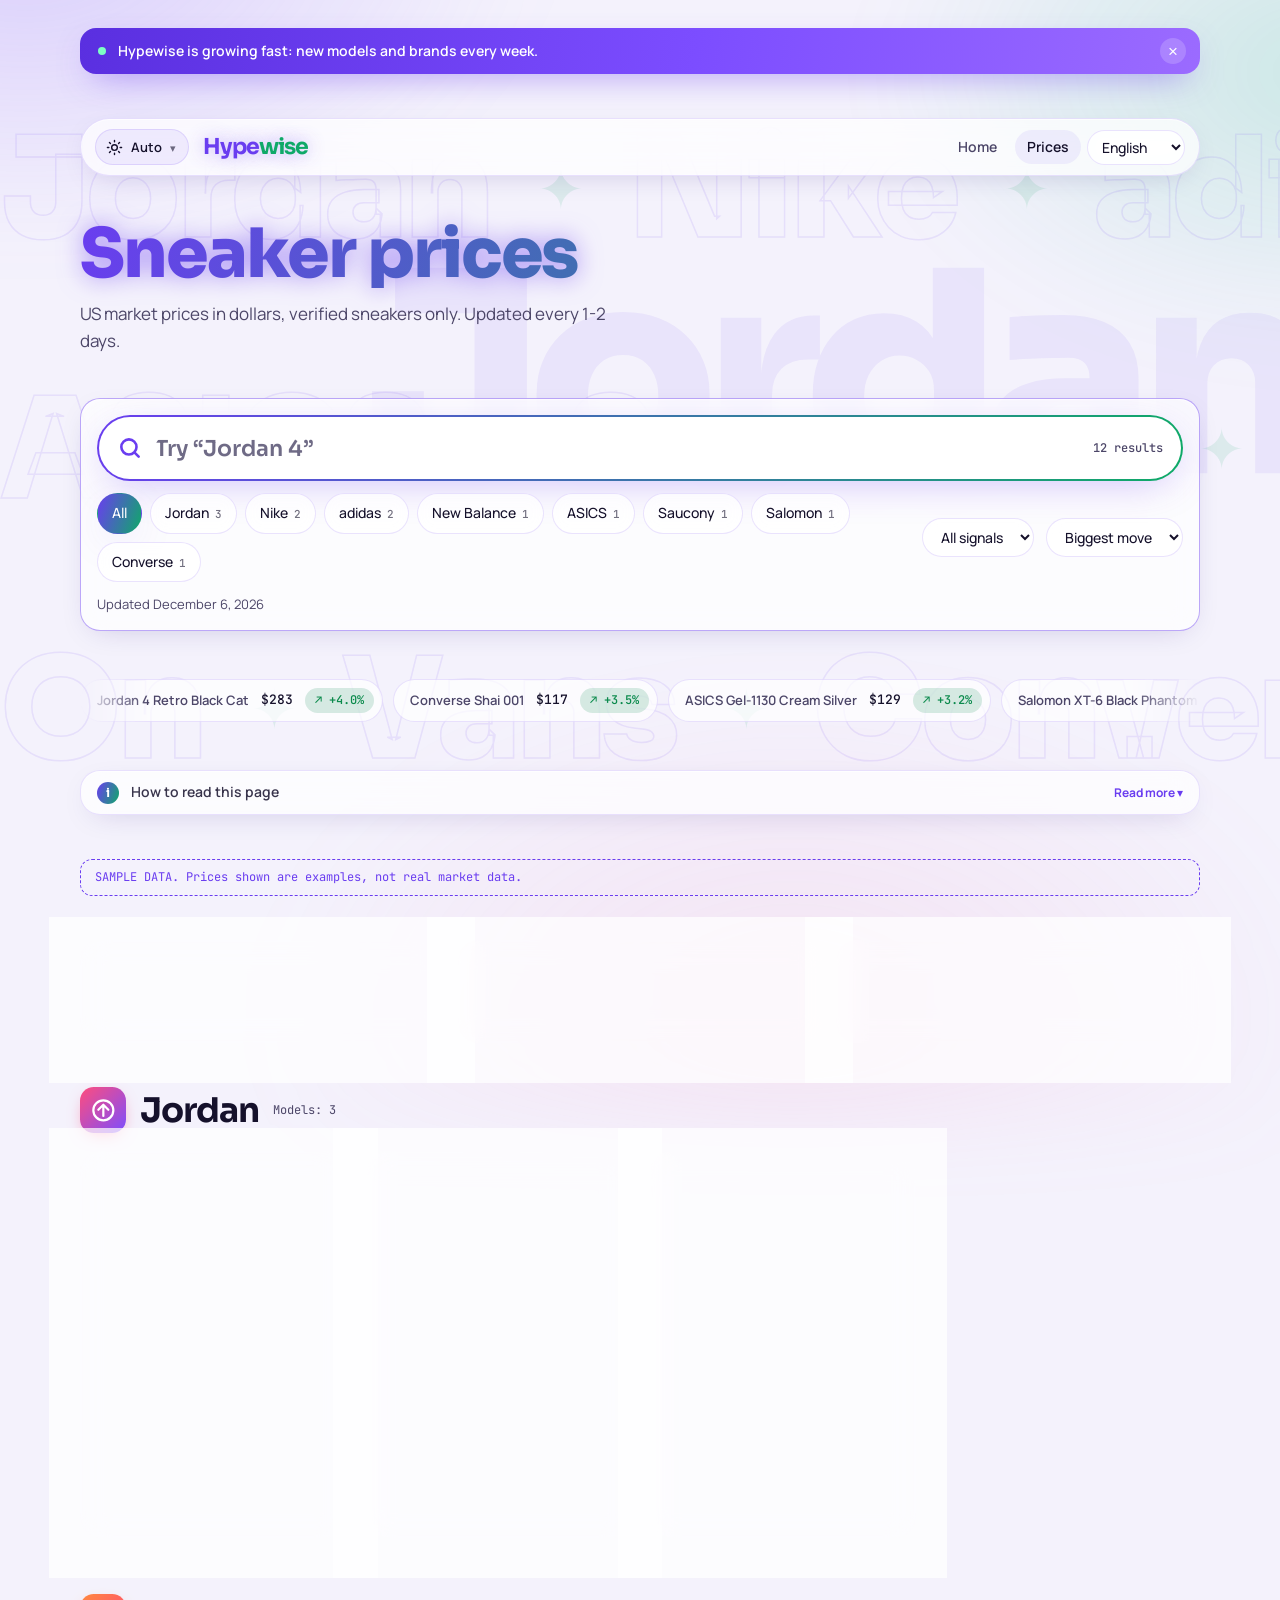
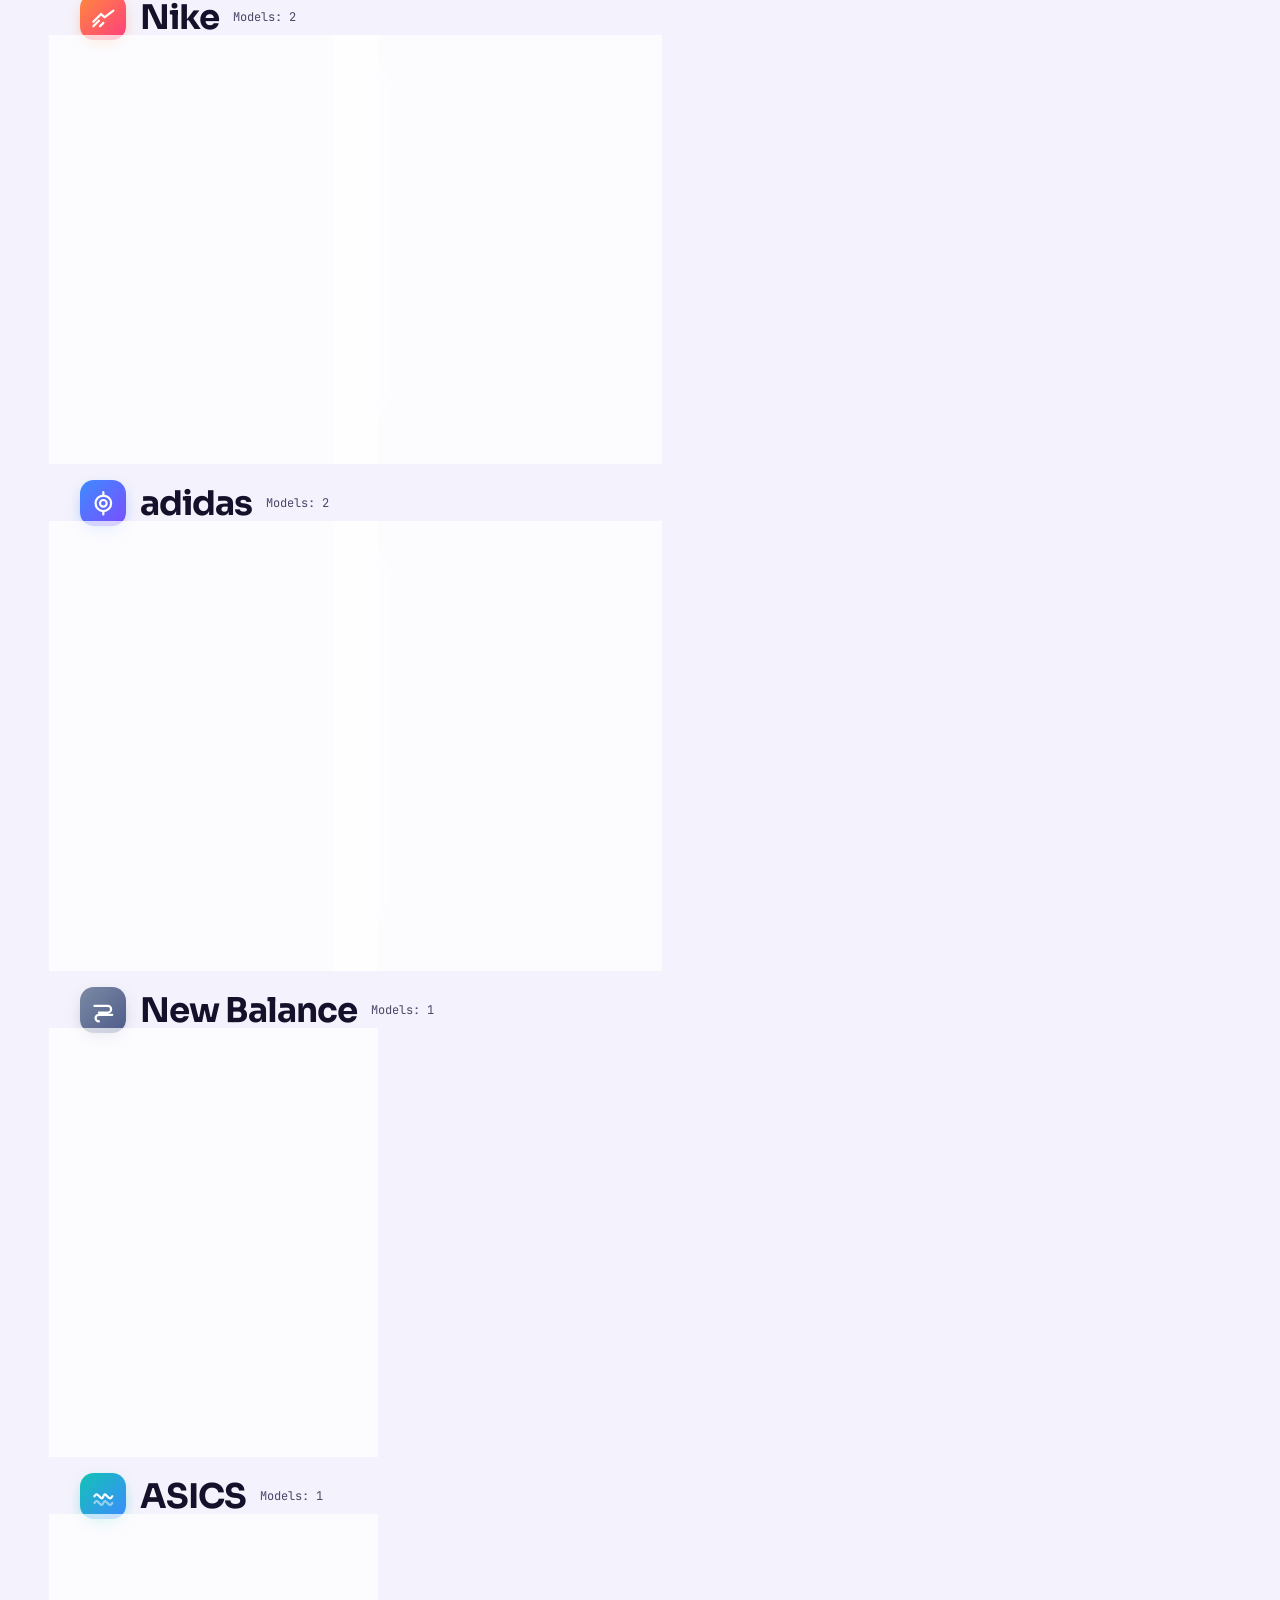
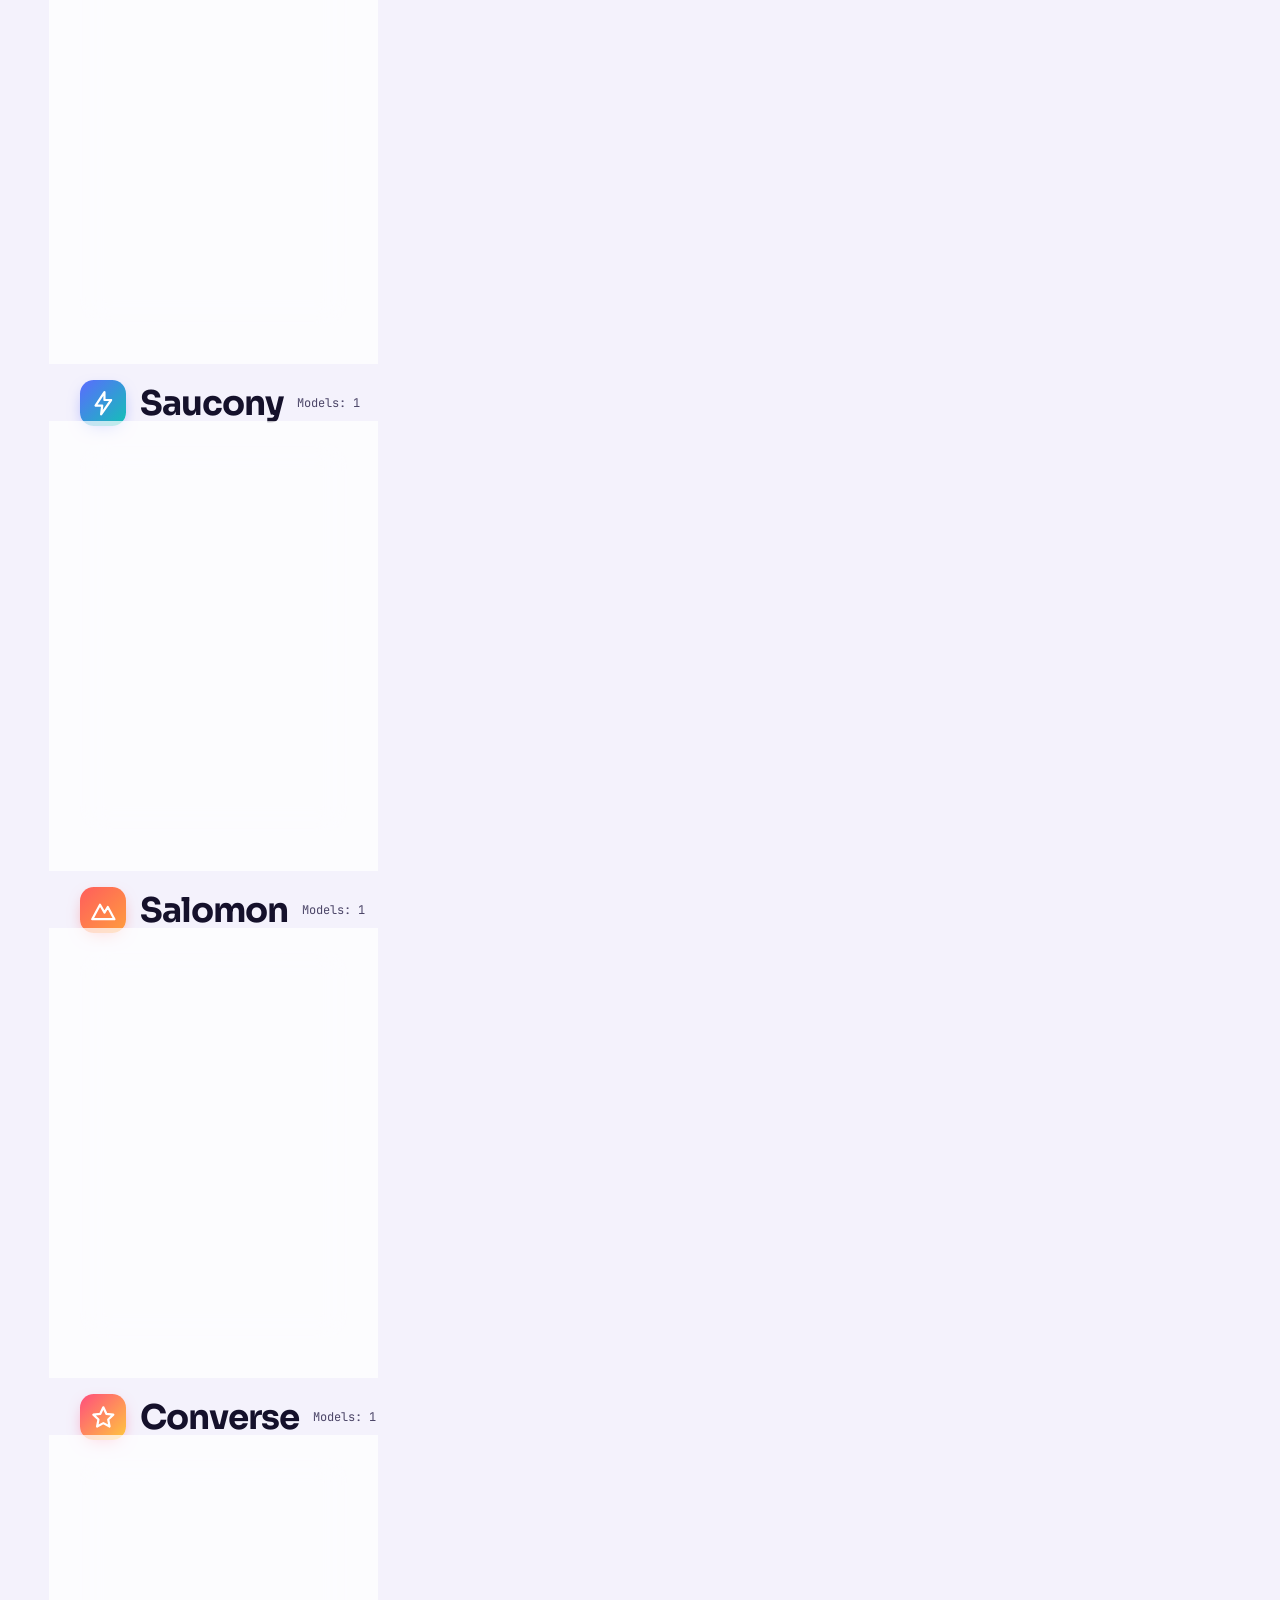
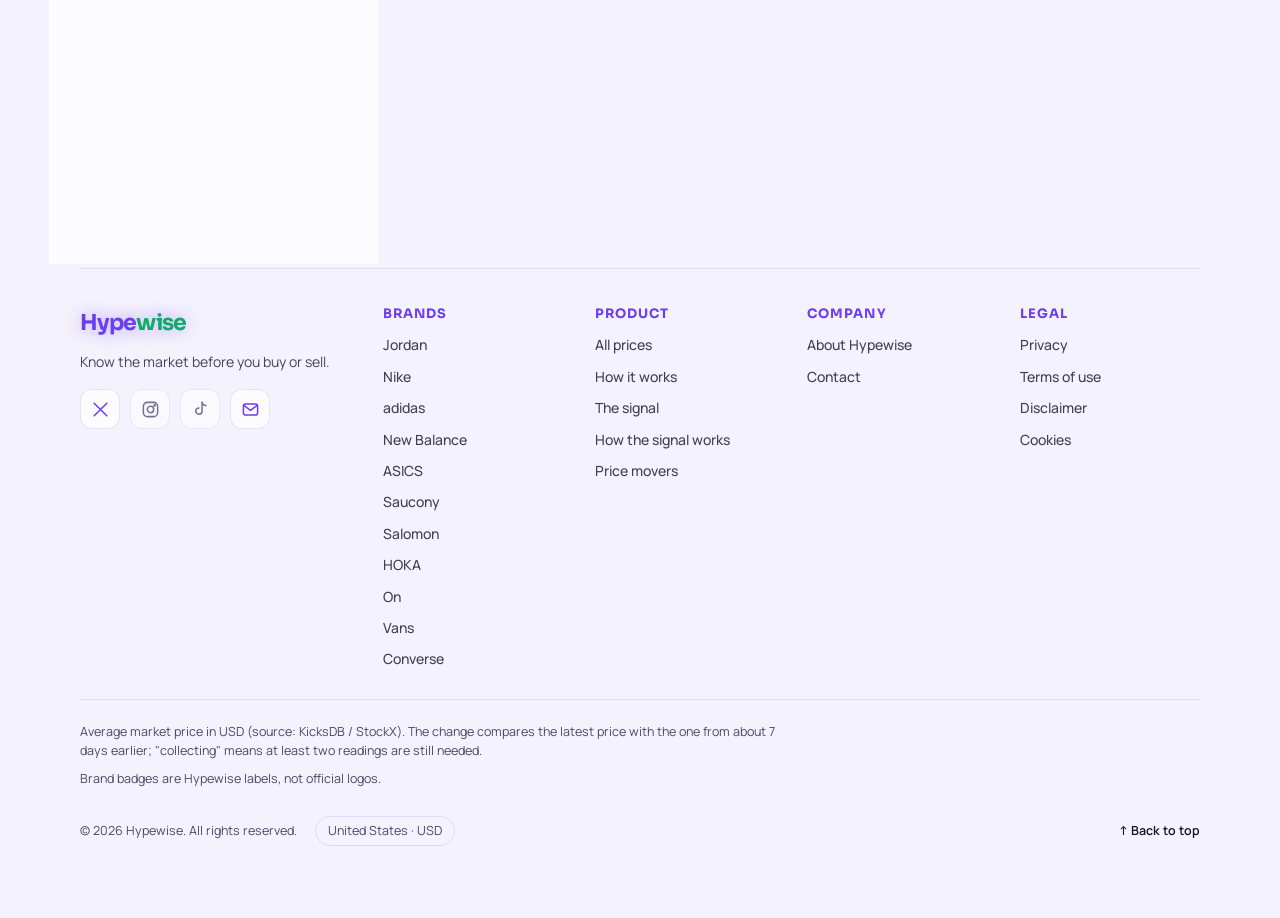
==== commit 4a241b74: "Home: sneaker reale con dati live, sezione 'Aiutaci a crescere' (X, email, GitHub), social nel foote" ====
--- a/site/board.html
+++ b/site/board.html
@@ -10,7 +10,7 @@
 <link rel="icon" href="favicon.svg" type="image/svg+xml">
 <meta name="claude:viewport-fit-sides" content="cover">
 <script>try{var t=localStorage.getItem("hw-theme");if(t==="light"||t==="dark")document.documentElement.setAttribute("data-theme",t)}catch(e){}</script>
-<link rel="stylesheet" href="style.css?v=15">
+<link rel="stylesheet" href="style.css?v=16">
 <link rel="stylesheet" href="https://fonts.googleapis.com/css2?family=Sora:wght@500;600;700;800&family=Manrope:wght@400;500;600;700&family=JetBrains+Mono:wght@400;500&display=swap">
 <style>
 /* Layout: floating pill nav, big gradient title, price ticker, three glass figures, filter pills, then one block per brand with a grid of glass sneaker cards. */
@@ -179,11 +179,11 @@
   <footer><p data-i18n="b.foot"></p><p data-i18n="l.brandsnote"></p></footer>
 </div>
 
-<script src="i18n.js?v=15"></script>
-<script src="strings.js?v=15"></script>
-<script src="app.js?v=15"></script>
-<script src="signal.js?v=15"></script>
-<script src="ui.js?v=15"></script>
+<script src="i18n.js?v=16"></script>
+<script src="strings.js?v=16"></script>
+<script src="app.js?v=16"></script>
+<script src="signal.js?v=16"></script>
+<script src="ui.js?v=16"></script>
 <script>
 HW.mount(); UI.initTheme(); UI.backdrop(); UI.banner(); UI.footer(); UI.sync();
 var D = window.HWD, ALL = "__all__", PAGE = 8, state = { items: [], brand: ALL, demo: false, ready: false, shown: {} };
--- a/site/style.css
+++ b/site/style.css
@@ -238,3 +238,5 @@
   .wrap{gap:32px}
   h1{overflow-wrap:anywhere}
 }
+
+.soc .s.live{opacity:1;cursor:pointer;color:var(--accent);transition:transform .2s,box-shadow .2s}.soc .s.live:hover{transform:translateY(-3px);box-shadow:0 8px 22px color-mix(in srgb,var(--accent) 35%,transparent)}
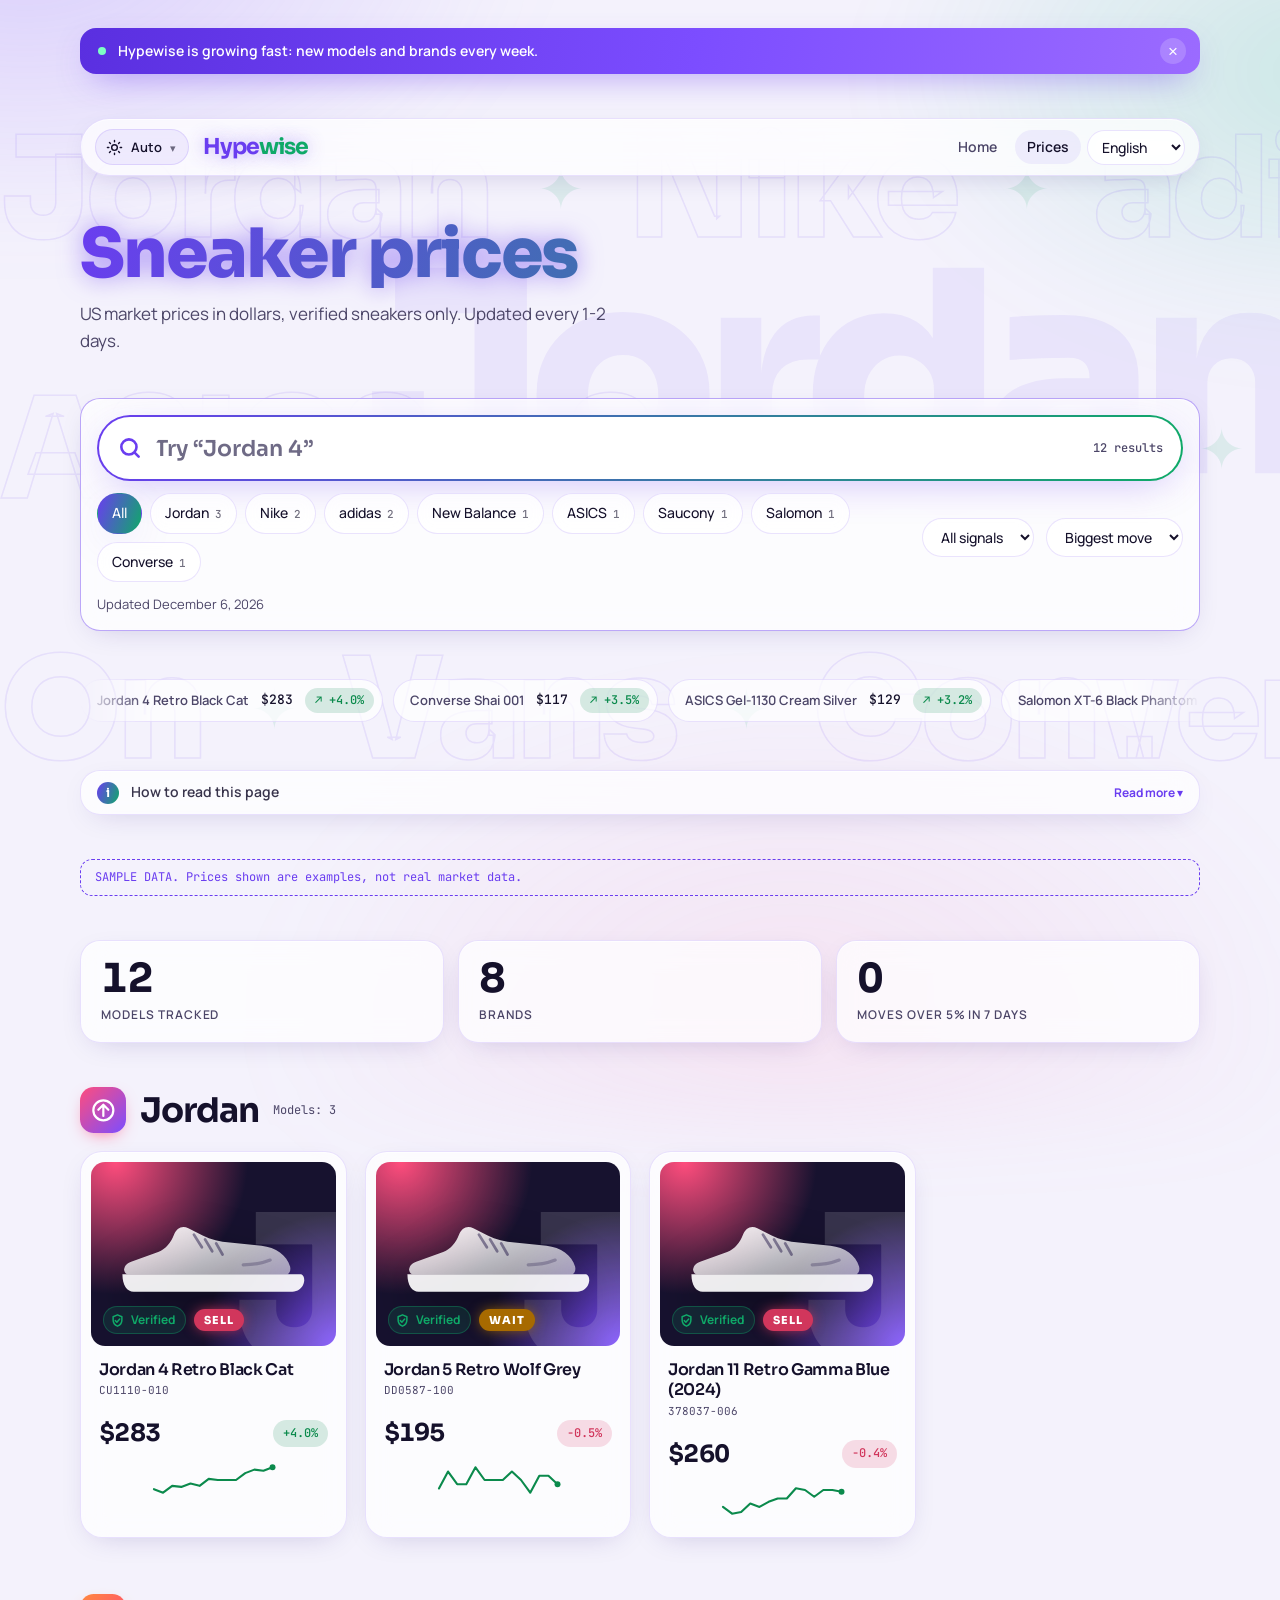
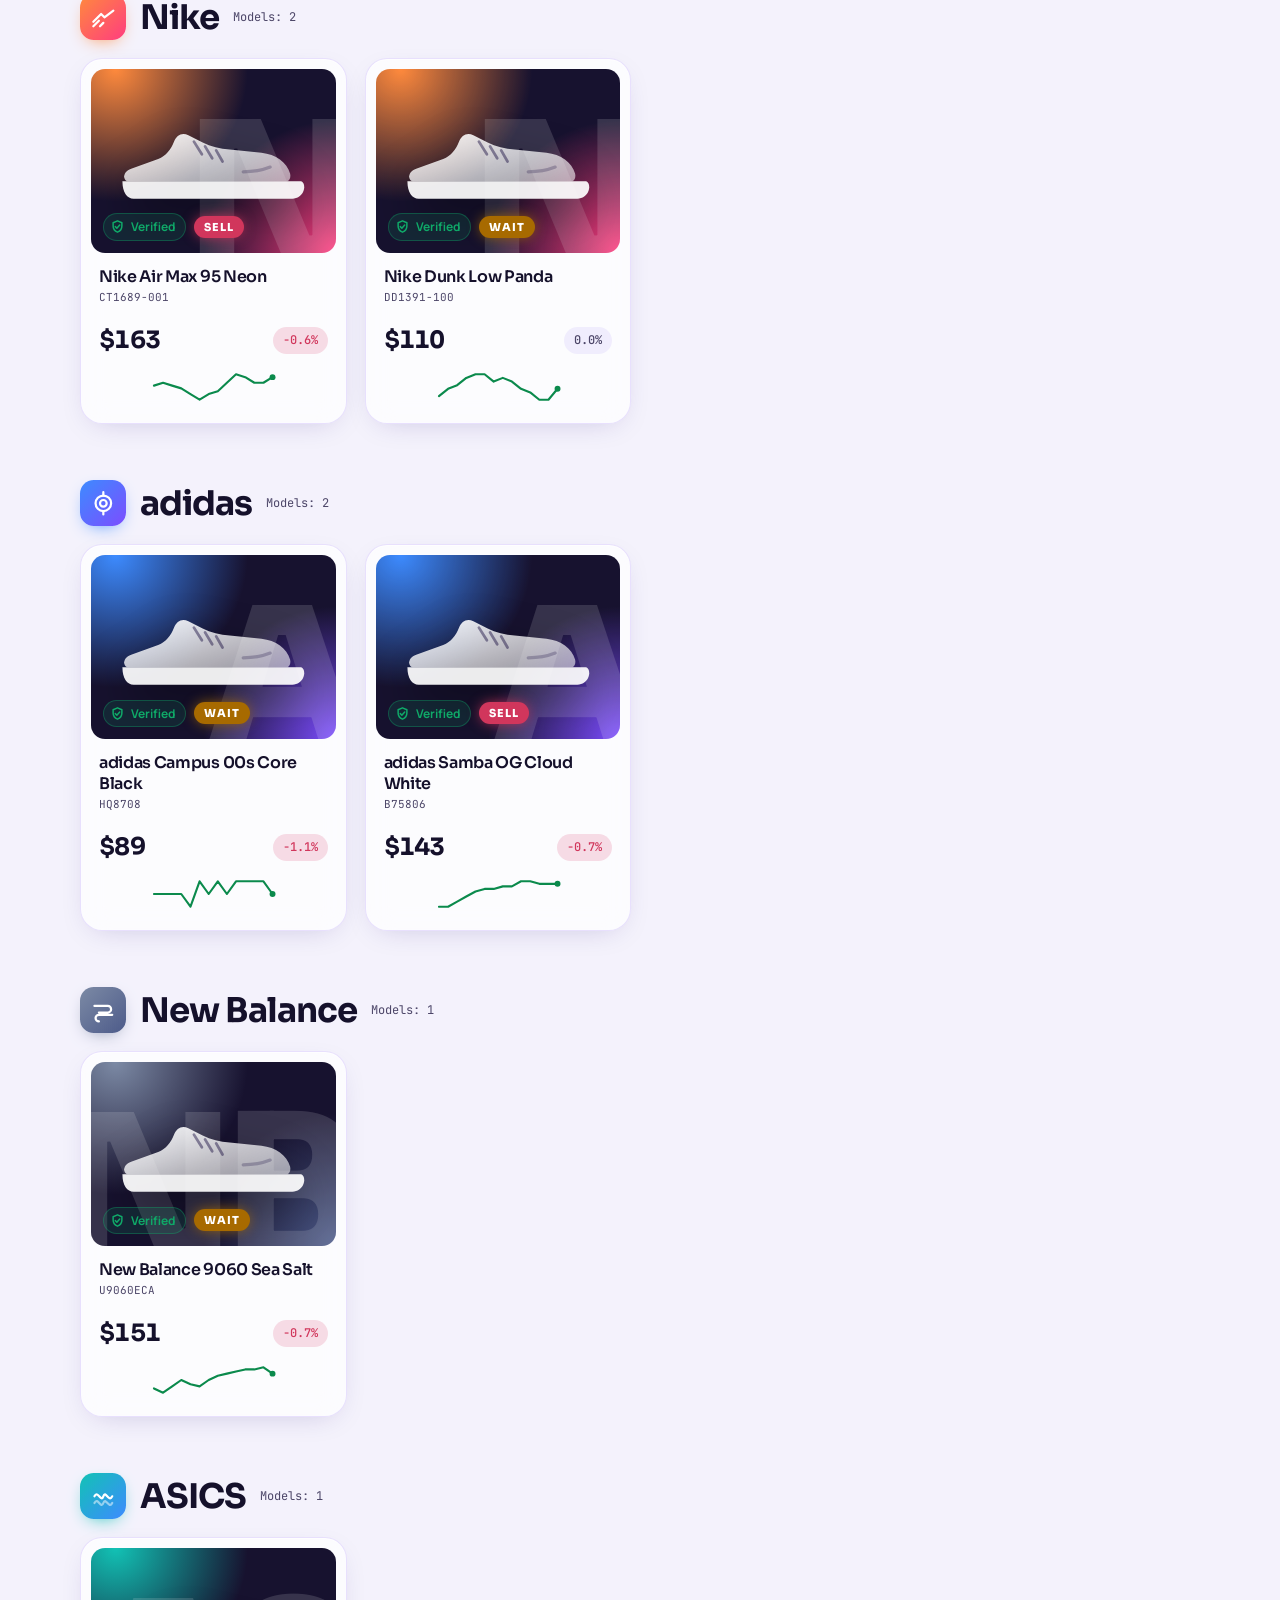
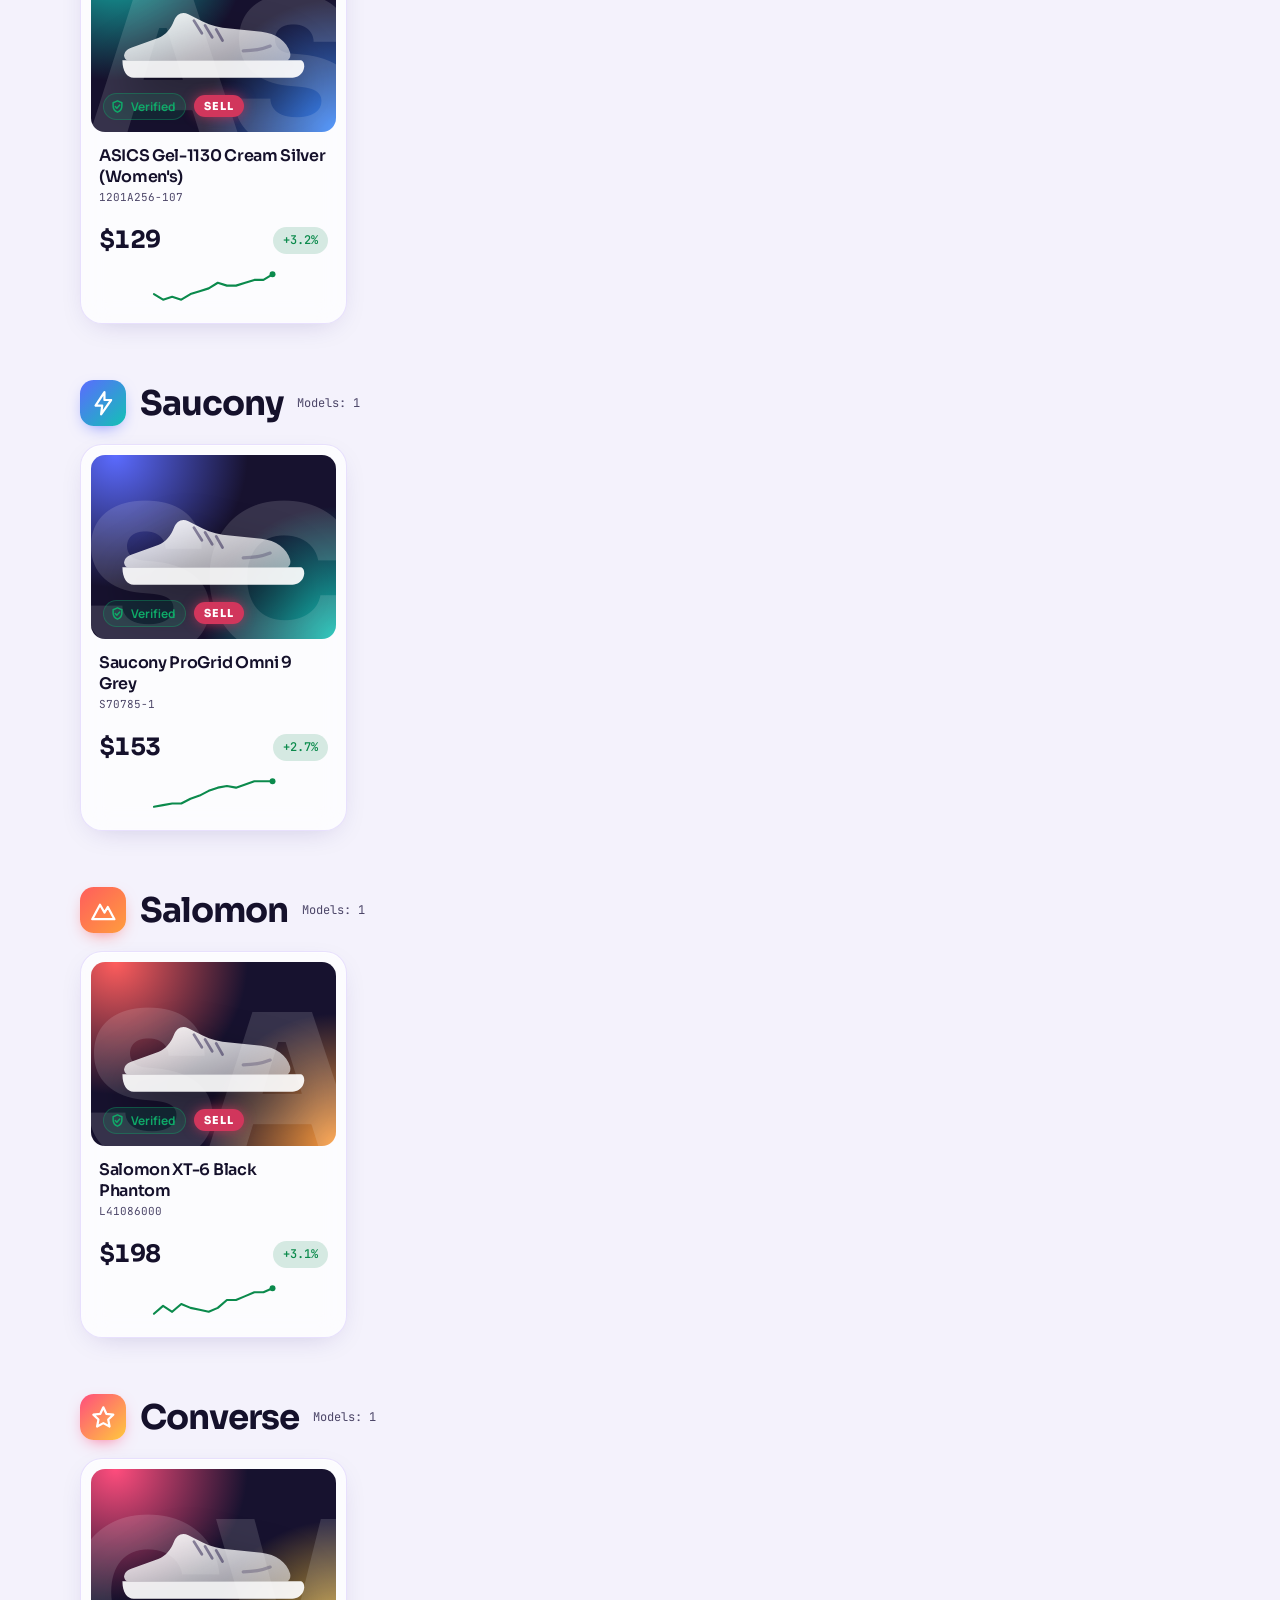
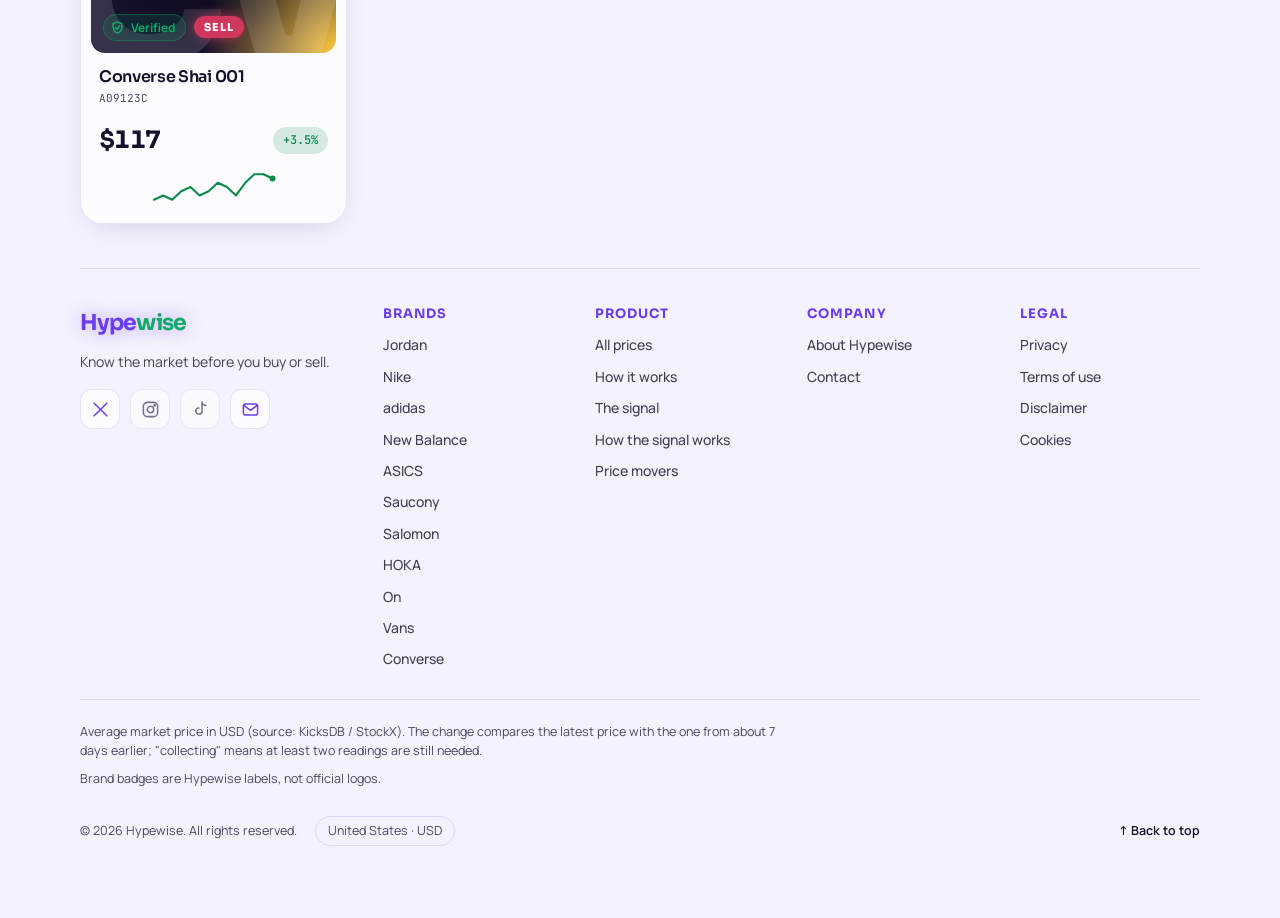
==== commit 116b0c50: "Contatore di visite proprio (Supabase, anonimo) e pagina stats.html; tolto GoatCounter Co-Authored-B" ====
--- a/site/board.html
+++ b/site/board.html
@@ -10,7 +10,7 @@
 <link rel="icon" href="favicon.svg" type="image/svg+xml">
 <meta name="claude:viewport-fit-sides" content="cover">
 <script>try{var t=localStorage.getItem("hw-theme");if(t==="light"||t==="dark")document.documentElement.setAttribute("data-theme",t)}catch(e){}</script>
-<link rel="stylesheet" href="style.css?v=16">
+<link rel="stylesheet" href="style.css?v=18">
 <link rel="stylesheet" href="https://fonts.googleapis.com/css2?family=Sora:wght@500;600;700;800&family=Manrope:wght@400;500;600;700&family=JetBrains+Mono:wght@400;500&display=swap">
 <style>
 /* Layout: floating pill nav, big gradient title, price ticker, three glass figures, filter pills, then one block per brand with a grid of glass sneaker cards. */
@@ -179,11 +179,11 @@
   <footer><p data-i18n="b.foot"></p><p data-i18n="l.brandsnote"></p></footer>
 </div>
 
-<script src="i18n.js?v=16"></script>
-<script src="strings.js?v=16"></script>
-<script src="app.js?v=16"></script>
-<script src="signal.js?v=16"></script>
-<script src="ui.js?v=16"></script>
+<script src="i18n.js?v=18"></script>
+<script src="strings.js?v=18"></script>
+<script src="app.js?v=18"></script>
+<script src="signal.js?v=18"></script>
+<script src="ui.js?v=18"></script>
 <script>
 HW.mount(); UI.initTheme(); UI.backdrop(); UI.banner(); UI.footer(); UI.sync();
 var D = window.HWD, ALL = "__all__", PAGE = 8, state = { items: [], brand: ALL, demo: false, ready: false, shown: {} };
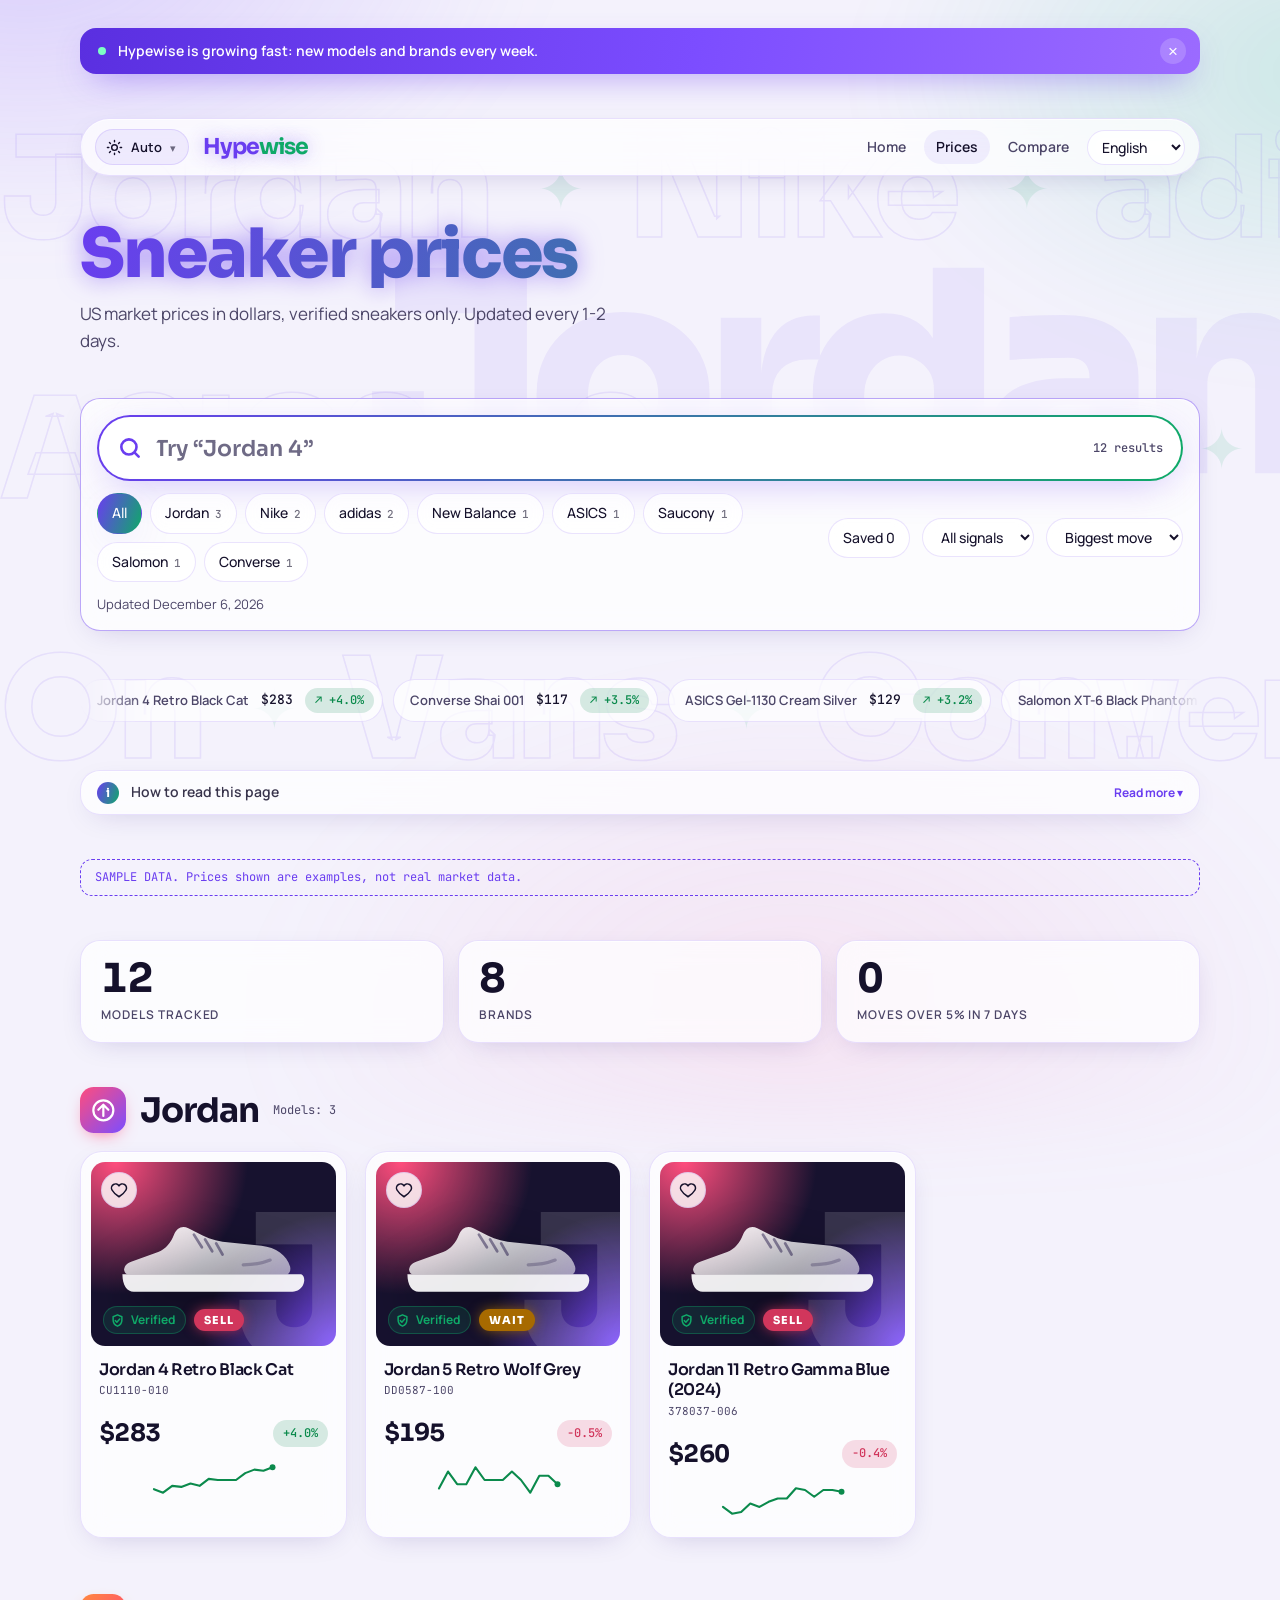
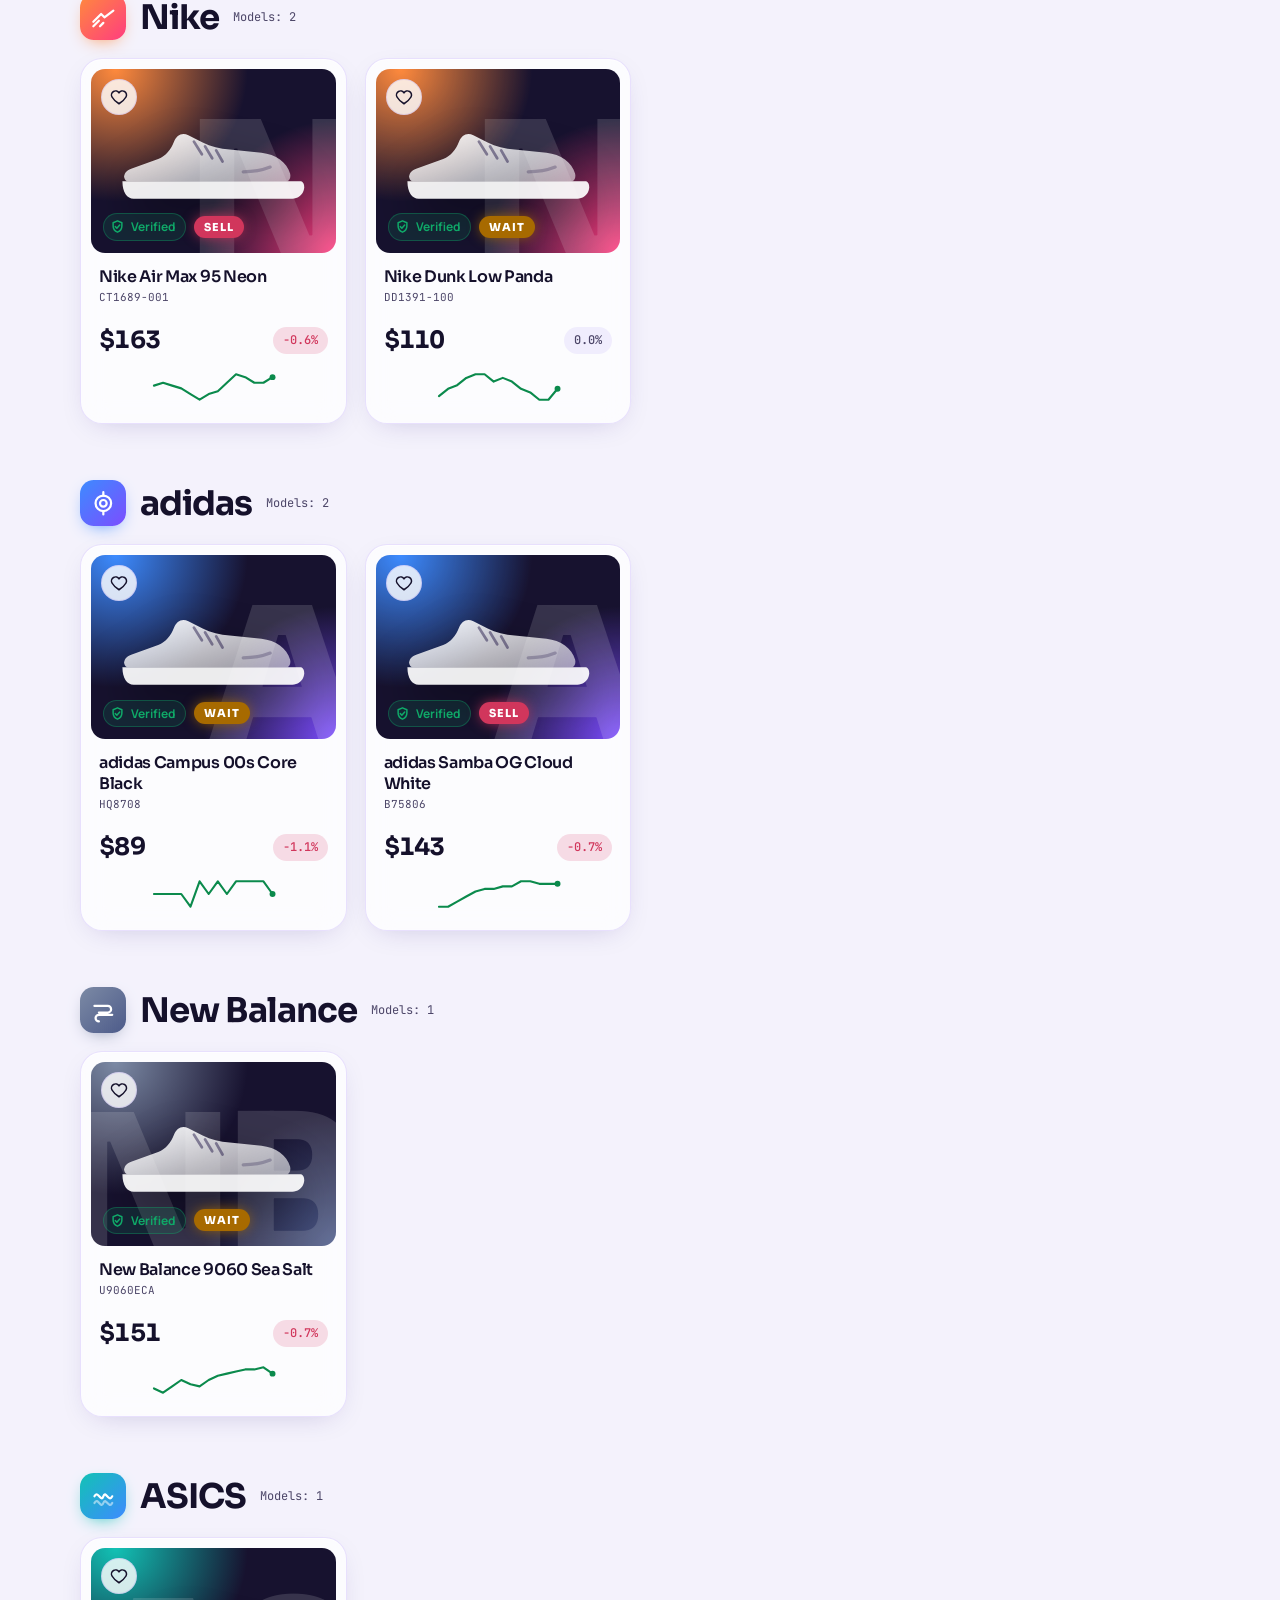
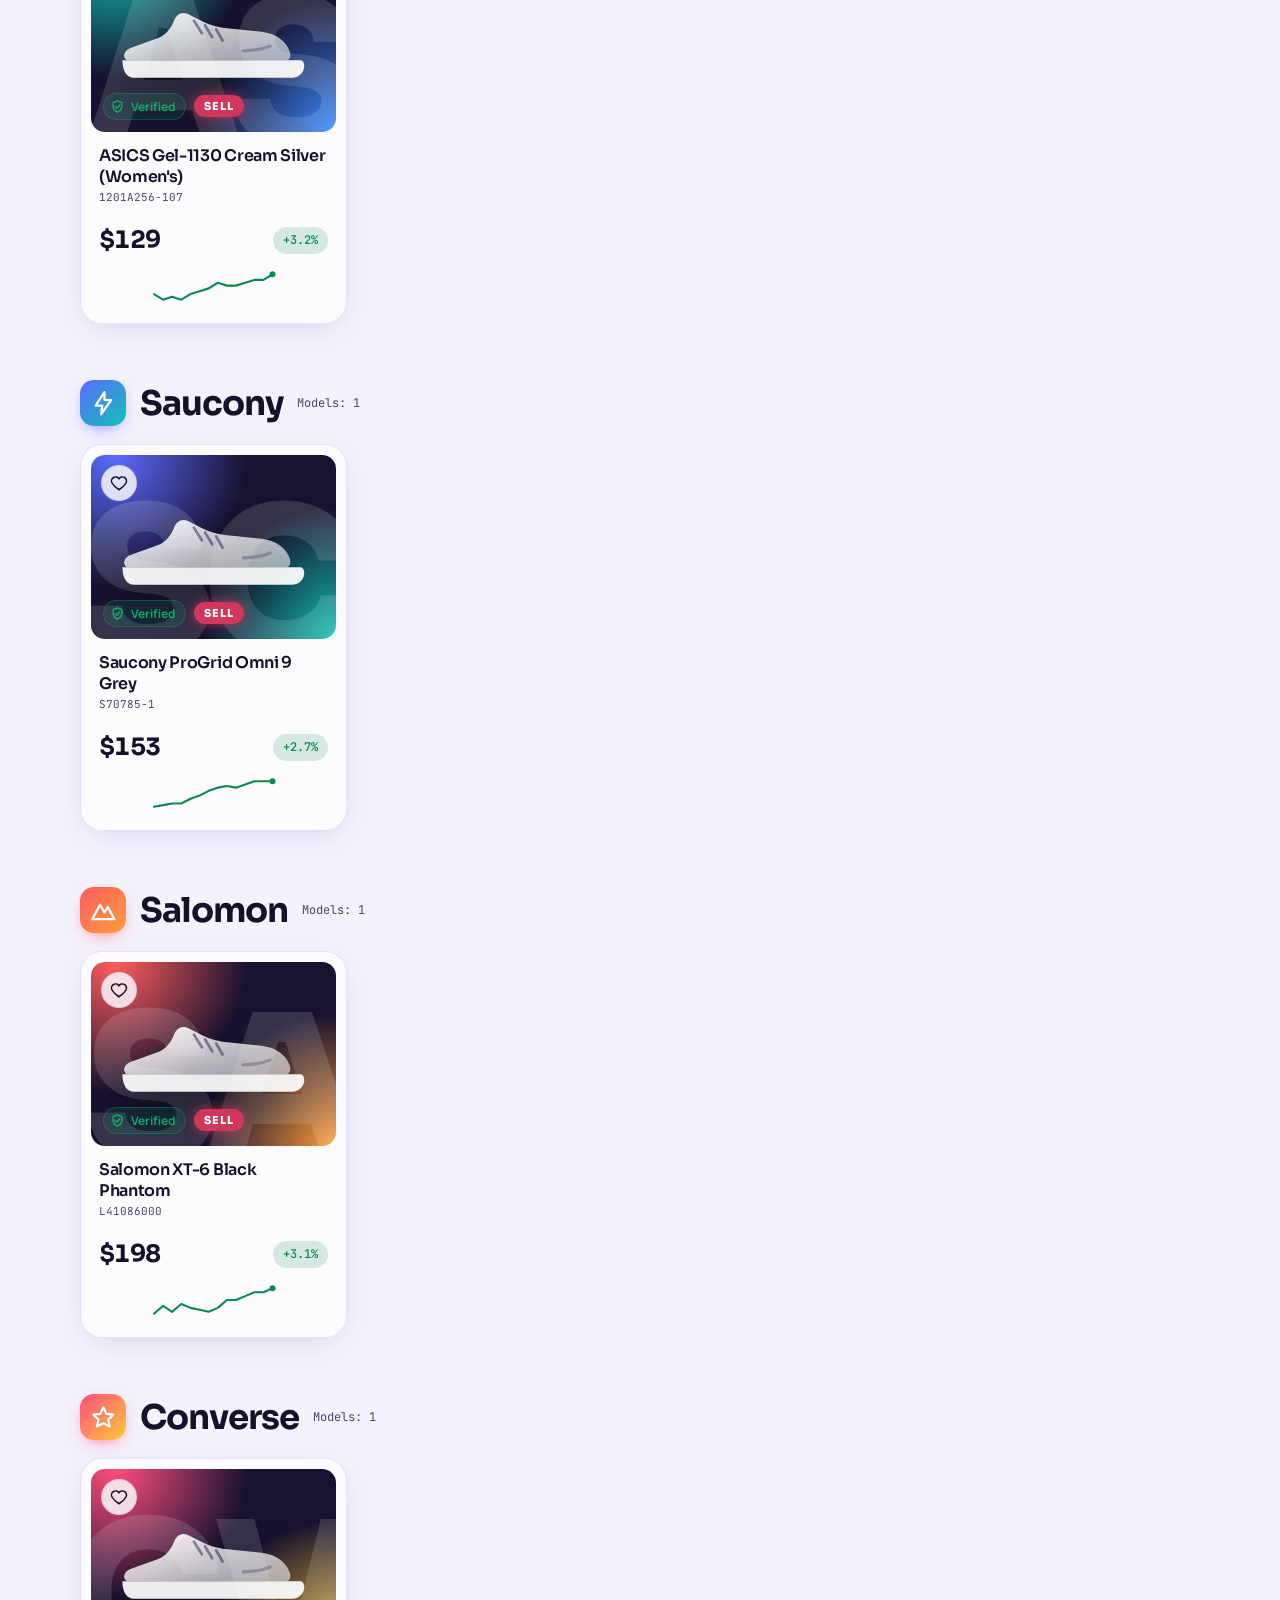
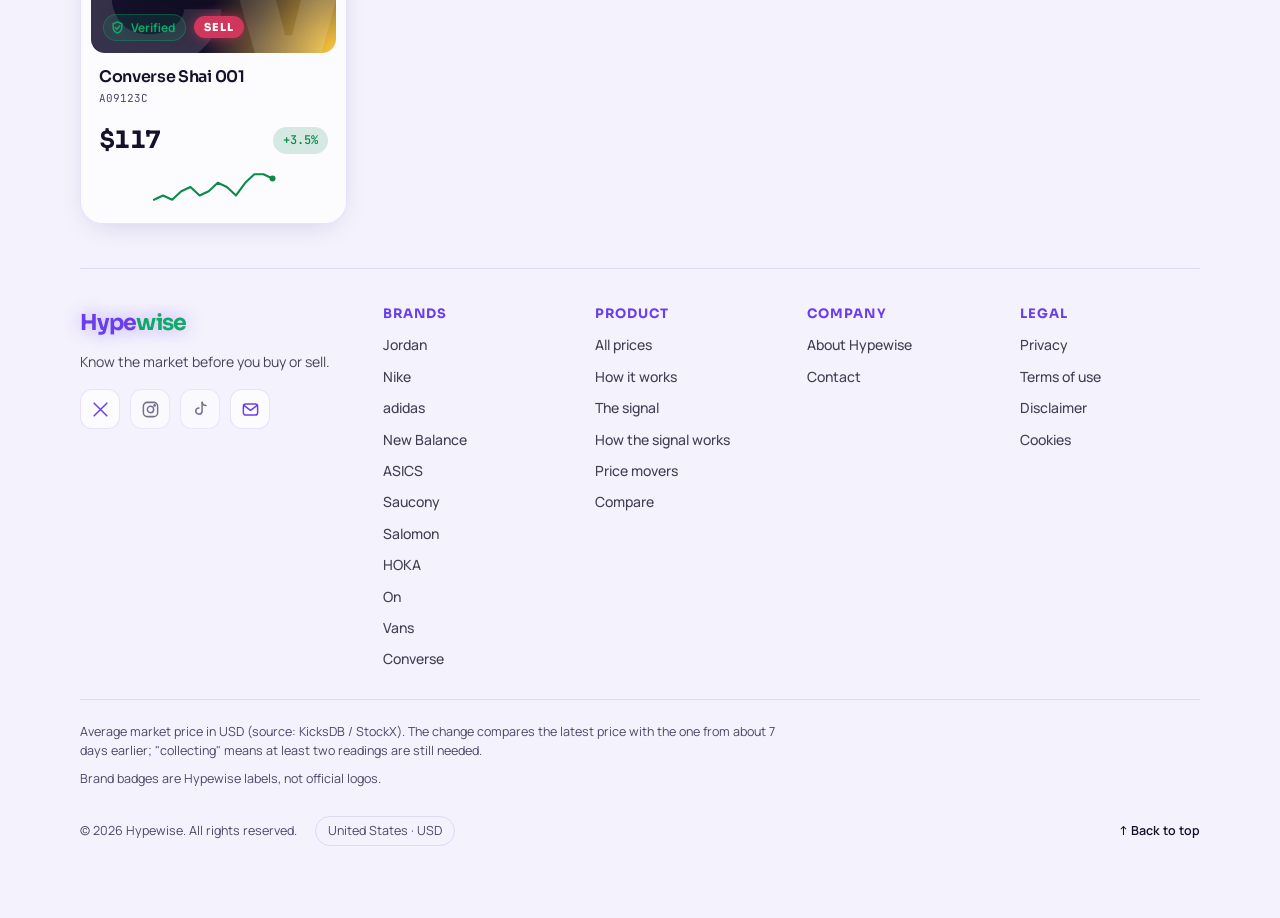
==== commit f3d9fe74: "Preferiti (cuoricino, salvati nel browser), filtro Salvate nei prezzi e pagina Confronta in stile Ap" ====
--- a/site/board.html
+++ b/site/board.html
@@ -10,7 +10,7 @@
 <link rel="icon" href="favicon.svg" type="image/svg+xml">
 <meta name="claude:viewport-fit-sides" content="cover">
 <script>try{var t=localStorage.getItem("hw-theme");if(t==="light"||t==="dark")document.documentElement.setAttribute("data-theme",t)}catch(e){}</script>
-<link rel="stylesheet" href="style.css?v=18">
+<link rel="stylesheet" href="style.css?v=19">
 <link rel="stylesheet" href="https://fonts.googleapis.com/css2?family=Sora:wght@500;600;700;800&family=Manrope:wght@400;500;600;700&family=JetBrains+Mono:wght@400;500&display=swap">
 <style>
 /* Layout: floating pill nav, big gradient title, price ticker, three glass figures, filter pills, then one block per brand with a grid of glass sneaker cards. */
@@ -151,6 +151,7 @@
         <select id="bsel" data-i18n-aria="b.brandpick"></select>
         <button type="button" id="bnext" data-i18n-aria="b.next">›</button>
       </div>
+      <button type="button" id="savedf" class="chip" aria-pressed="false"><span data-i18n="fav.filter">Saved</span> <span class="n" id="savedn">0</span></button>
       <select id="sigf" data-i18n-aria="sg.mini">
         <option value="all" data-i18n="sf.all"></option>
         <option value="cop" data-i18n="cop.name"></option>
@@ -179,11 +180,12 @@
   <footer><p data-i18n="b.foot"></p><p data-i18n="l.brandsnote"></p></footer>
 </div>
 
-<script src="i18n.js?v=18"></script>
-<script src="strings.js?v=18"></script>
-<script src="app.js?v=18"></script>
-<script src="signal.js?v=18"></script>
-<script src="ui.js?v=18"></script>
+<script src="i18n.js?v=19"></script>
+<script src="strings.js?v=19"></script>
+<script src="app.js?v=19"></script>
+<script src="signal.js?v=19"></script>
+<script src="favs.js?v=19"></script>
+<script src="ui.js?v=19"></script>
 <script>
 HW.mount(); UI.initTheme(); UI.backdrop(); UI.banner(); UI.footer(); UI.sync();
 var D = window.HWD, ALL = "__all__", PAGE = 8, state = { items: [], brand: ALL, demo: false, ready: false, shown: {} };
@@ -197,10 +199,11 @@
   var q = $("q").value.trim().toLowerCase(), sort = $("sort").value, loc = HW.locale(), searching = !!q;
   var rows = state.items.filter(function (x) { return !q || (x.title + " " + x.sku).toLowerCase().indexOf(q) > -1; })
     .map(function (x) { return Object.assign({}, x, { price: x.prices[x.prices.length - 1], chg: D.change(x, 7), sig: HWSignal.signal(x) }); })
-    .filter(function (x) { var f = $("sigf").value; return f === "all" || x.sig.verdict === f; });
+    .filter(function (x) { var f = $("sigf").value; return f === "all" || x.sig.verdict === f; })
+    .filter(function (x) { return !state.saved || HWF.has(x.sku); });
   var out = $("list");
   $("res").textContent = HW.f("f.res", { n: rows.length });
-  if (!rows.length) { out.innerHTML = '<div class="empty">' + D.esc(HW.t(state.items.length ? "b.nomatch" : "b.nodata")) + "</div>"; return; }
+  if (!rows.length) { out.innerHTML = '<div class="empty">' + D.esc(HW.t(state.saved && !q ? "fav.empty" : state.items.length ? "b.nomatch" : "b.nodata")) + "</div>"; return; }
   var by = {}; rows.forEach(function (x) { (by[x.brand] = by[x.brand] || []).push(x); });
   var brands = Object.keys(by).sort(function (a, b) { return D.brandRank(a) - D.brandRank(b) || a.localeCompare(b); });
   if (state.brand !== ALL) brands = brands.filter(function (b) { return b === state.brand; });
@@ -215,7 +218,7 @@
       (rest > 0 ? '<button type="button" class="chip more" data-more="' + D.esc(b) + '">' + D.esc(HW.f(state.brand === ALL && !searching && !state.shown[b] ? "b.showall" : "b.showmore", { n: list.length })) + "</button>" : "") +
       '</header><div class="grid">' + vis.map(function (x) {
         var none = x.chg === null, cls = none ? "flat" : x.chg > 0.05 ? "up" : x.chg < -0.05 ? "down" : "flat", i = firstRender ? Math.min(delay++, 16) : 0;
-        return '<a class="scard glass' + (firstRender ? " rise" : "") + '" style="--i:' + i + '" href="shoe.html?sku=' + encodeURIComponent(x.sku) + '"><span class="open">' + D.esc(HW.t("f.open")) + ' →</span>' + D.cover(x, "s", D.vbadge(x, vt, vtip) + (x.sig.verdict !== "none" ? '<span class="sp ' + x.sig.verdict + '">' + D.esc(HW.t(x.sig.verdict === "cop" ? "cop.name" : x.sig.verdict === "sell" ? "sell.name" : "wait.name")) + "</span>" : "")) +
+        return '<a class="scard glass' + (firstRender ? " rise" : "") + '" style="--i:' + i + '" href="shoe.html?sku=' + encodeURIComponent(x.sku) + '"><span class="open">' + D.esc(HW.t("f.open")) + ' →</span>' + HWF.heart(x.sku) + D.cover(x, "s", D.vbadge(x, vt, vtip) + (x.sig.verdict !== "none" ? '<span class="sp ' + x.sig.verdict + '">' + D.esc(HW.t(x.sig.verdict === "cop" ? "cop.name" : x.sig.verdict === "sell" ? "sell.name" : "wait.name")) + "</span>" : "")) +
           '<div class="body"><b>' + D.esc(x.title) + '</b><span class="sku">' + D.esc(x.sku) + "</span>" +
           '<div class="pr"><span class="price">' + D.money(x.price) + '</span><span class="chg ' + cls + '">' + (none ? D.esc(HW.t("b.collecting")) : D.pct(x.chg, loc)) + "</span></div>" +
           D.spark(x.prices, x.times) + "</div></a>";
@@ -261,6 +264,10 @@
 (function () { var k = 0, ph = ["f.ph1", "f.ph2", "f.ph3", "f.ph4"]; function set() { $("q").placeholder = HW.t(ph[k]); } set(); document.addEventListener("hw-lang", set);
   if (!matchMedia("(prefers-reduced-motion: reduce)").matches) setInterval(function () { if (document.activeElement !== $("q") && !$("q").value) { k = (k + 1) % ph.length; set(); } }, 2800); })();
 $("sort").addEventListener("change", render);
+function savedSync() { $("savedn").textContent = HWF.list().length; $("savedf").setAttribute("aria-pressed", String(!!state.saved)); }
+$("savedf").addEventListener("click", function () { state.saved = !state.saved; state.shown = {}; savedSync(); render(); });
+document.addEventListener("hw-favs", function () { savedSync(); if (state.saved) render(); });
+savedSync();
 $("sigf").addEventListener("change", function () { state.shown = {}; render(); });
 function goBrand(v) { state.brand = v; state.shown = {}; chips(); render(); }
 $("bsel").addEventListener("change", function () { goBrand(this.value); });
--- a/site/style.css
+++ b/site/style.css
@@ -240,3 +240,12 @@
 }
 
 .soc .s.live{opacity:1;cursor:pointer;color:var(--accent);transition:transform .2s,box-shadow .2s}.soc .s.live:hover{transform:translateY(-3px);box-shadow:0 8px 22px color-mix(in srgb,var(--accent) 35%,transparent)}
+
+/* ---- Saved sneakers + compare shortcuts ---- */
+.heart{position:absolute;z-index:3;left:20px;top:20px;width:36px;height:36px;display:grid;place-items:center;padding:0;border-radius:50%;border:1px solid var(--line);background:color-mix(in srgb,var(--solid) 82%,transparent);backdrop-filter:blur(8px);color:var(--ink);cursor:pointer;transition:transform .18s,background .18s}
+.heart svg,.favbtn svg{width:18px;height:18px;fill:none;stroke:currentColor;stroke-width:2;stroke-linejoin:round}
+.heart:hover{transform:scale(1.1)}
+.heart[aria-pressed="true"],.favbtn[aria-pressed="true"] svg{color:#ff3d6e}
+.heart[aria-pressed="true"] svg,.favbtn[aria-pressed="true"] svg{fill:#ff3d6e;stroke:#ff3d6e}
+.actions{display:flex;gap:10px;flex-wrap:wrap;margin-top:16px}
+.actions .btn{display:inline-flex;align-items:center;gap:8px;text-decoration:none}
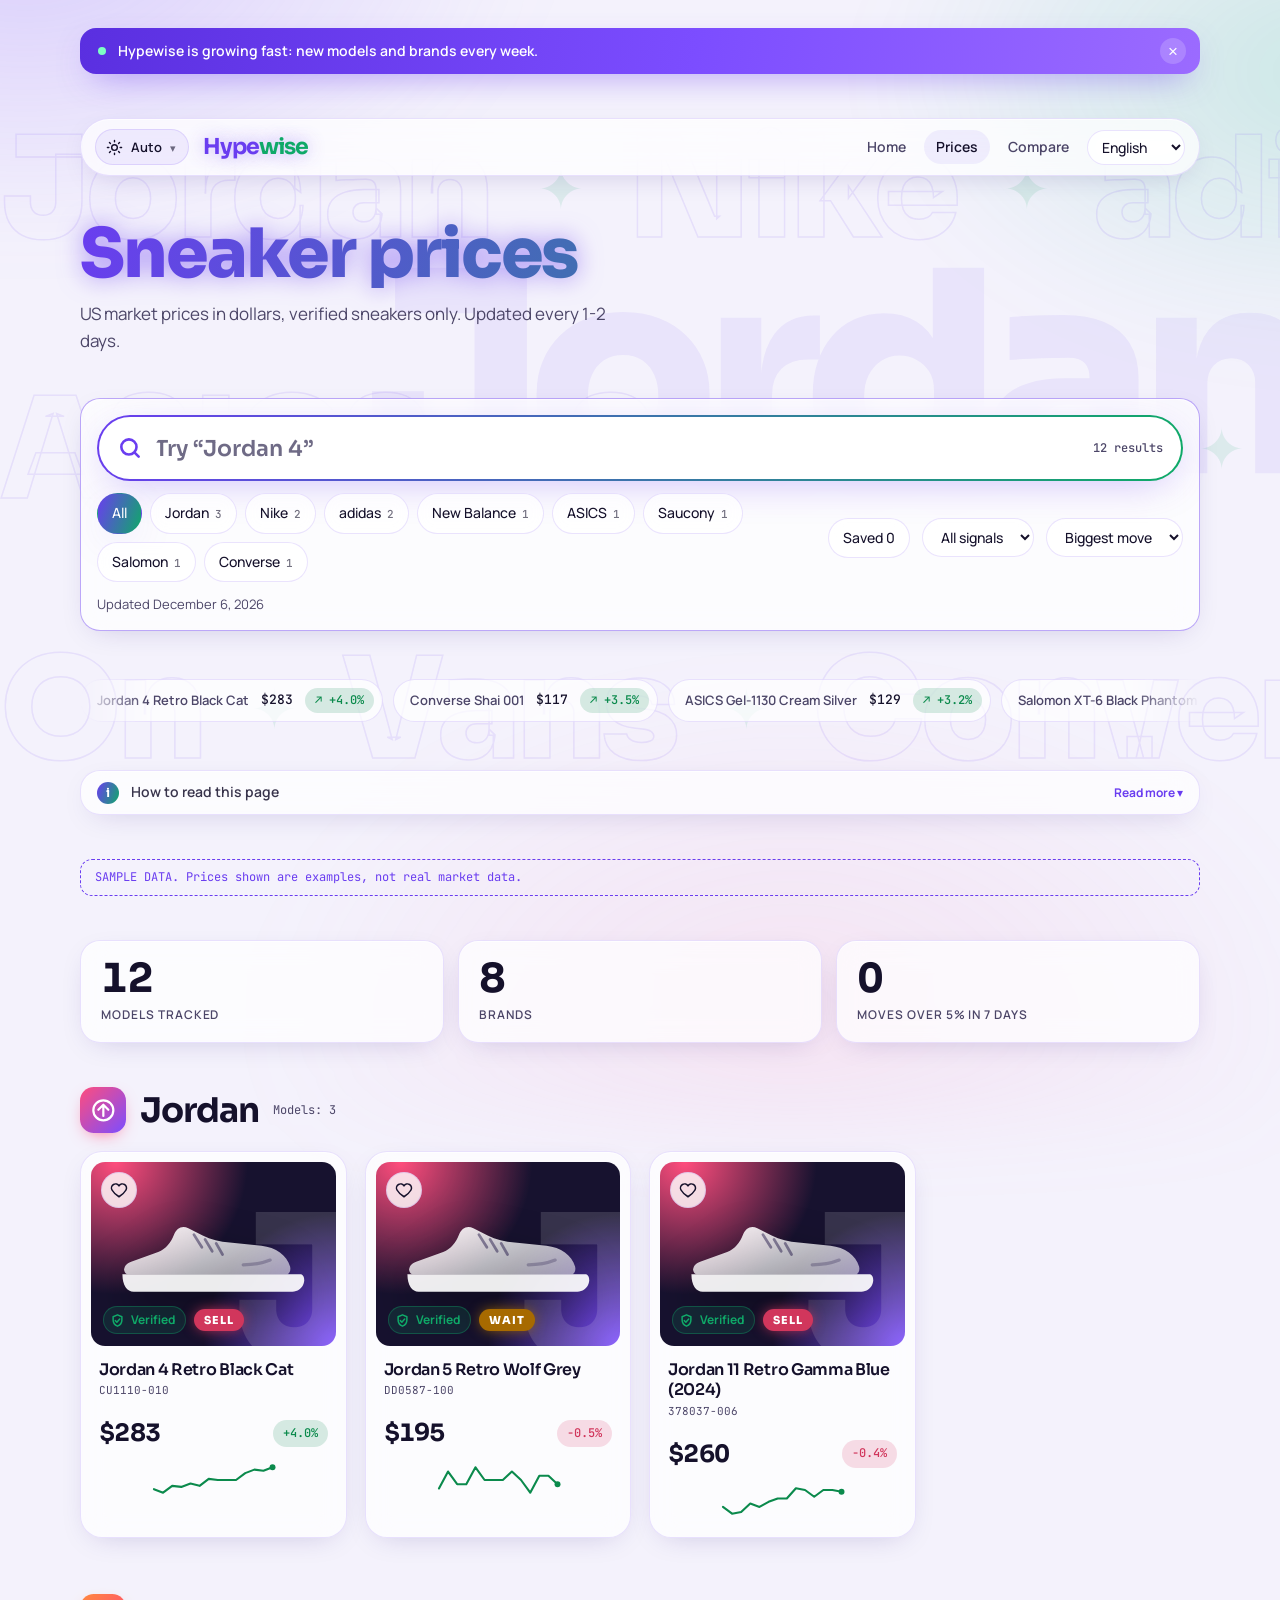
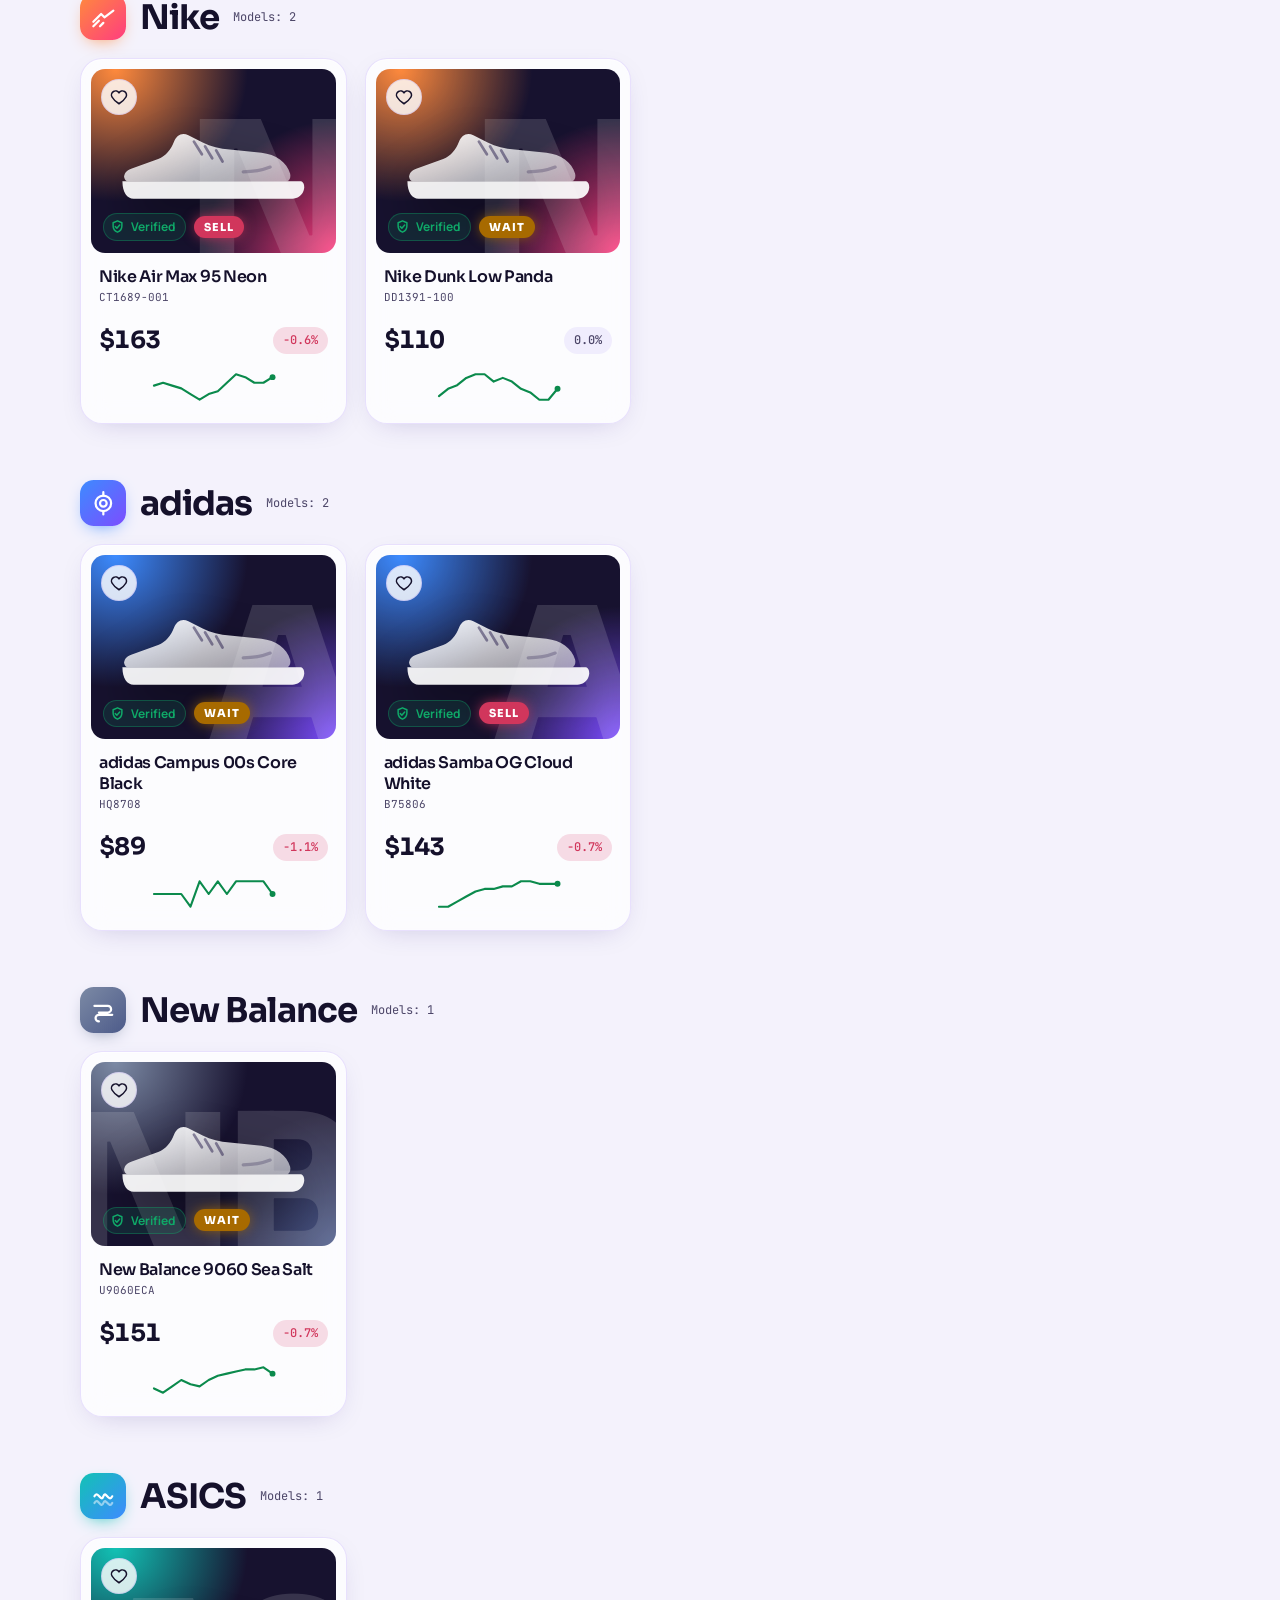
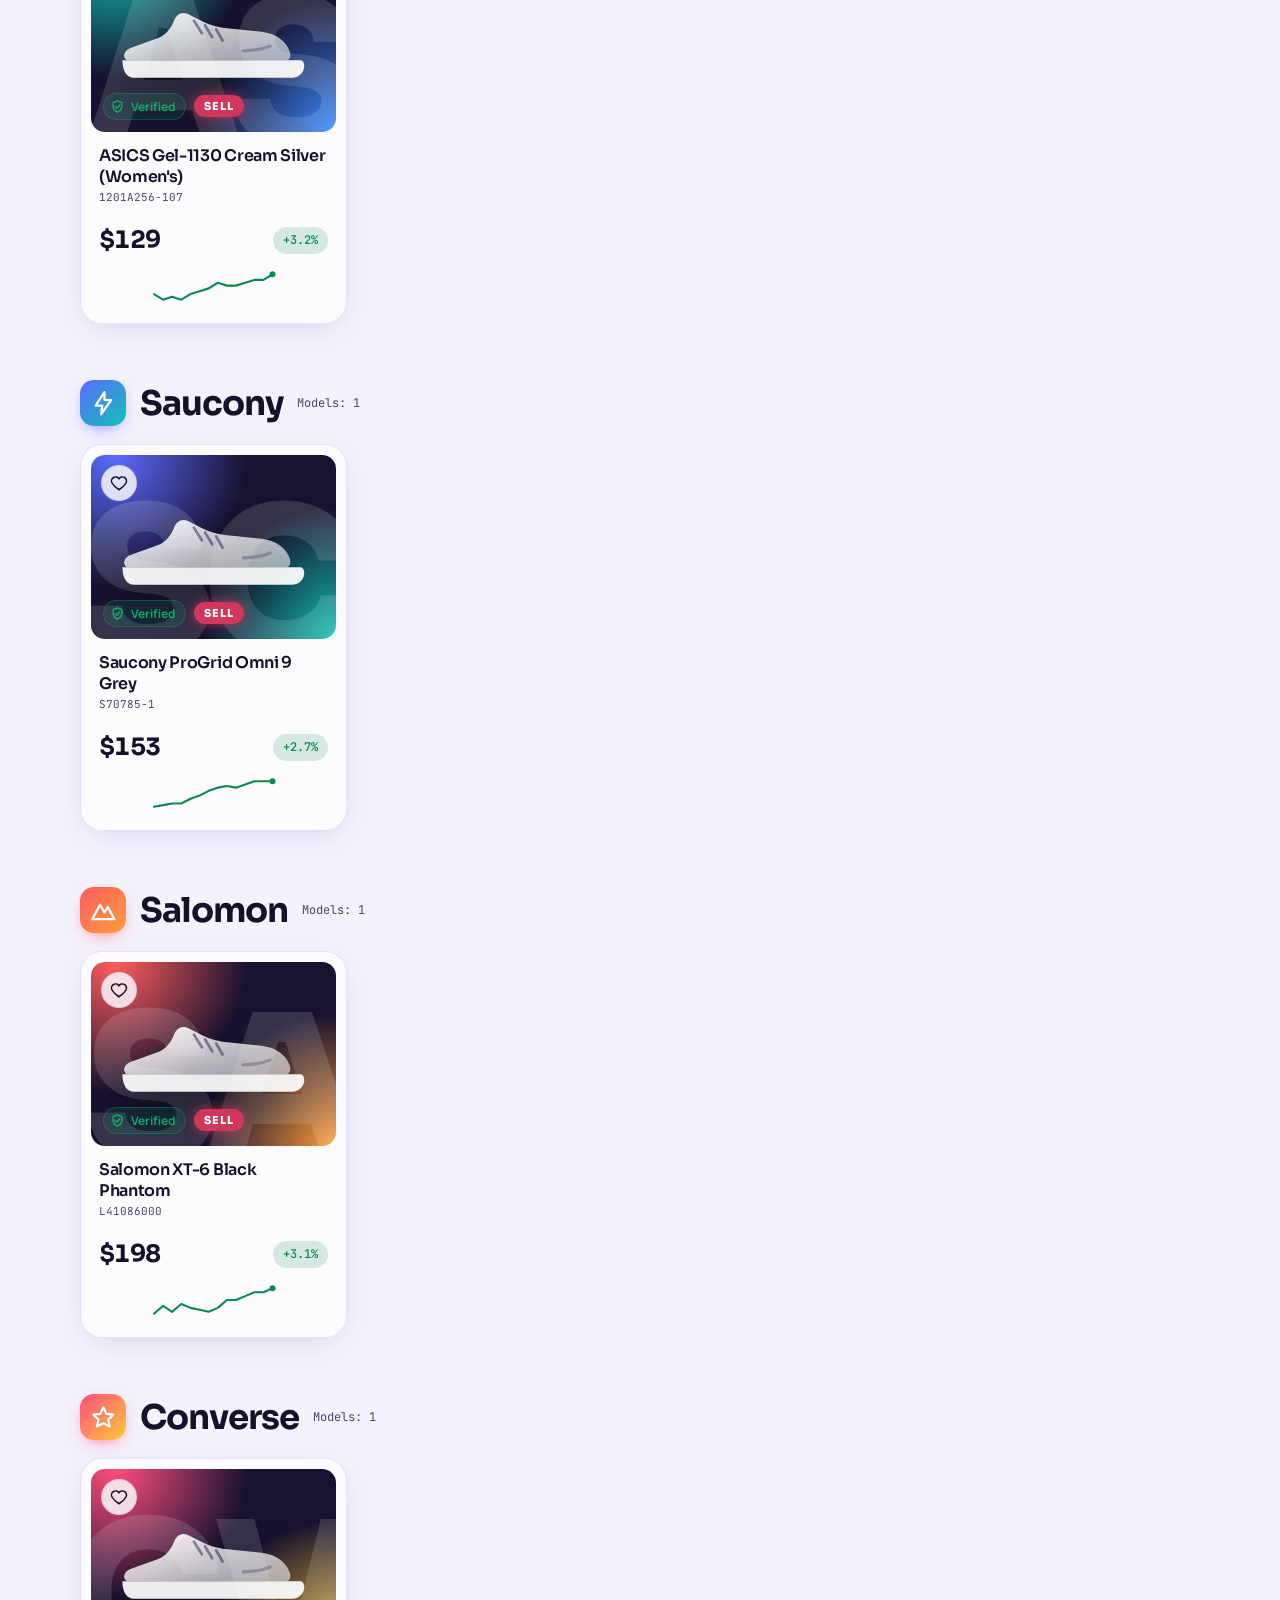
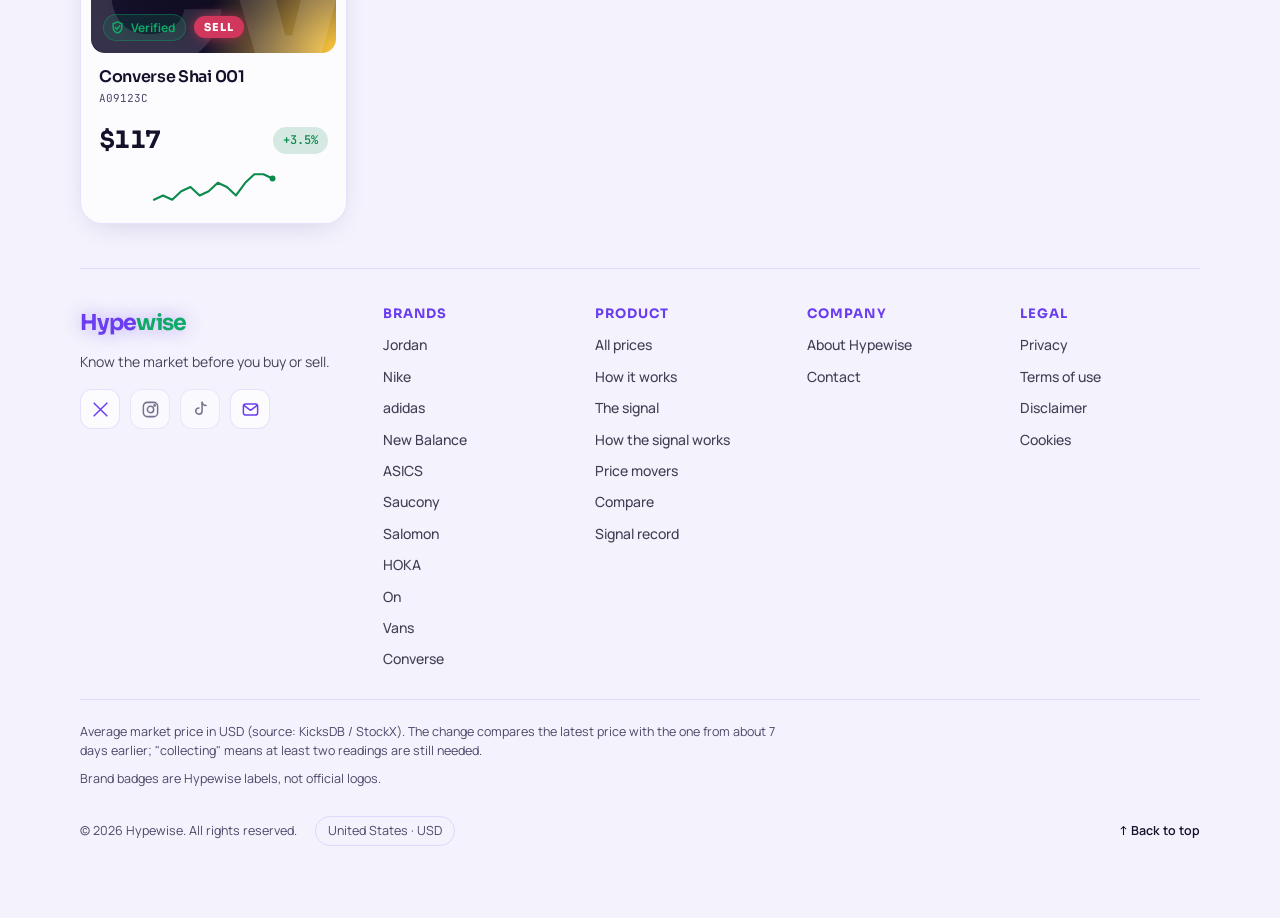
==== commit ac21fc9e: "Pagina Signal record, modulo avvisi di prezzo (accesso anticipato), privacy aggiornata Co-Authored-B" ====
--- a/site/board.html
+++ b/site/board.html
@@ -10,7 +10,7 @@
 <link rel="icon" href="favicon.svg" type="image/svg+xml">
 <meta name="claude:viewport-fit-sides" content="cover">
 <script>try{var t=localStorage.getItem("hw-theme");if(t==="light"||t==="dark")document.documentElement.setAttribute("data-theme",t)}catch(e){}</script>
-<link rel="stylesheet" href="style.css?v=19">
+<link rel="stylesheet" href="style.css?v=21">
 <link rel="stylesheet" href="https://fonts.googleapis.com/css2?family=Sora:wght@500;600;700;800&family=Manrope:wght@400;500;600;700&family=JetBrains+Mono:wght@400;500&display=swap">
 <style>
 /* Layout: floating pill nav, big gradient title, price ticker, three glass figures, filter pills, then one block per brand with a grid of glass sneaker cards. */
@@ -180,12 +180,12 @@
   <footer><p data-i18n="b.foot"></p><p data-i18n="l.brandsnote"></p></footer>
 </div>
 
-<script src="i18n.js?v=19"></script>
-<script src="strings.js?v=19"></script>
-<script src="app.js?v=19"></script>
-<script src="signal.js?v=19"></script>
-<script src="favs.js?v=19"></script>
-<script src="ui.js?v=19"></script>
+<script src="i18n.js?v=21"></script>
+<script src="strings.js?v=21"></script>
+<script src="app.js?v=21"></script>
+<script src="signal.js?v=21"></script>
+<script src="favs.js?v=21"></script>
+<script src="ui.js?v=21"></script>
 <script>
 HW.mount(); UI.initTheme(); UI.backdrop(); UI.banner(); UI.footer(); UI.sync();
 var D = window.HWD, ALL = "__all__", PAGE = 8, state = { items: [], brand: ALL, demo: false, ready: false, shown: {} };
--- a/site/style.css
+++ b/site/style.css
@@ -249,3 +249,7 @@
 .heart[aria-pressed="true"] svg,.favbtn[aria-pressed="true"] svg{fill:#ff3d6e;stroke:#ff3d6e}
 .actions{display:flex;gap:10px;flex-wrap:wrap;margin-top:16px}
 .actions .btn{display:inline-flex;align-items:center;gap:8px;text-decoration:none}
+
+/* the top bar (and its theme menu) must stay above anything that follows */
+nav{position:relative;z-index:50}
+.tmenu ul{z-index:60}
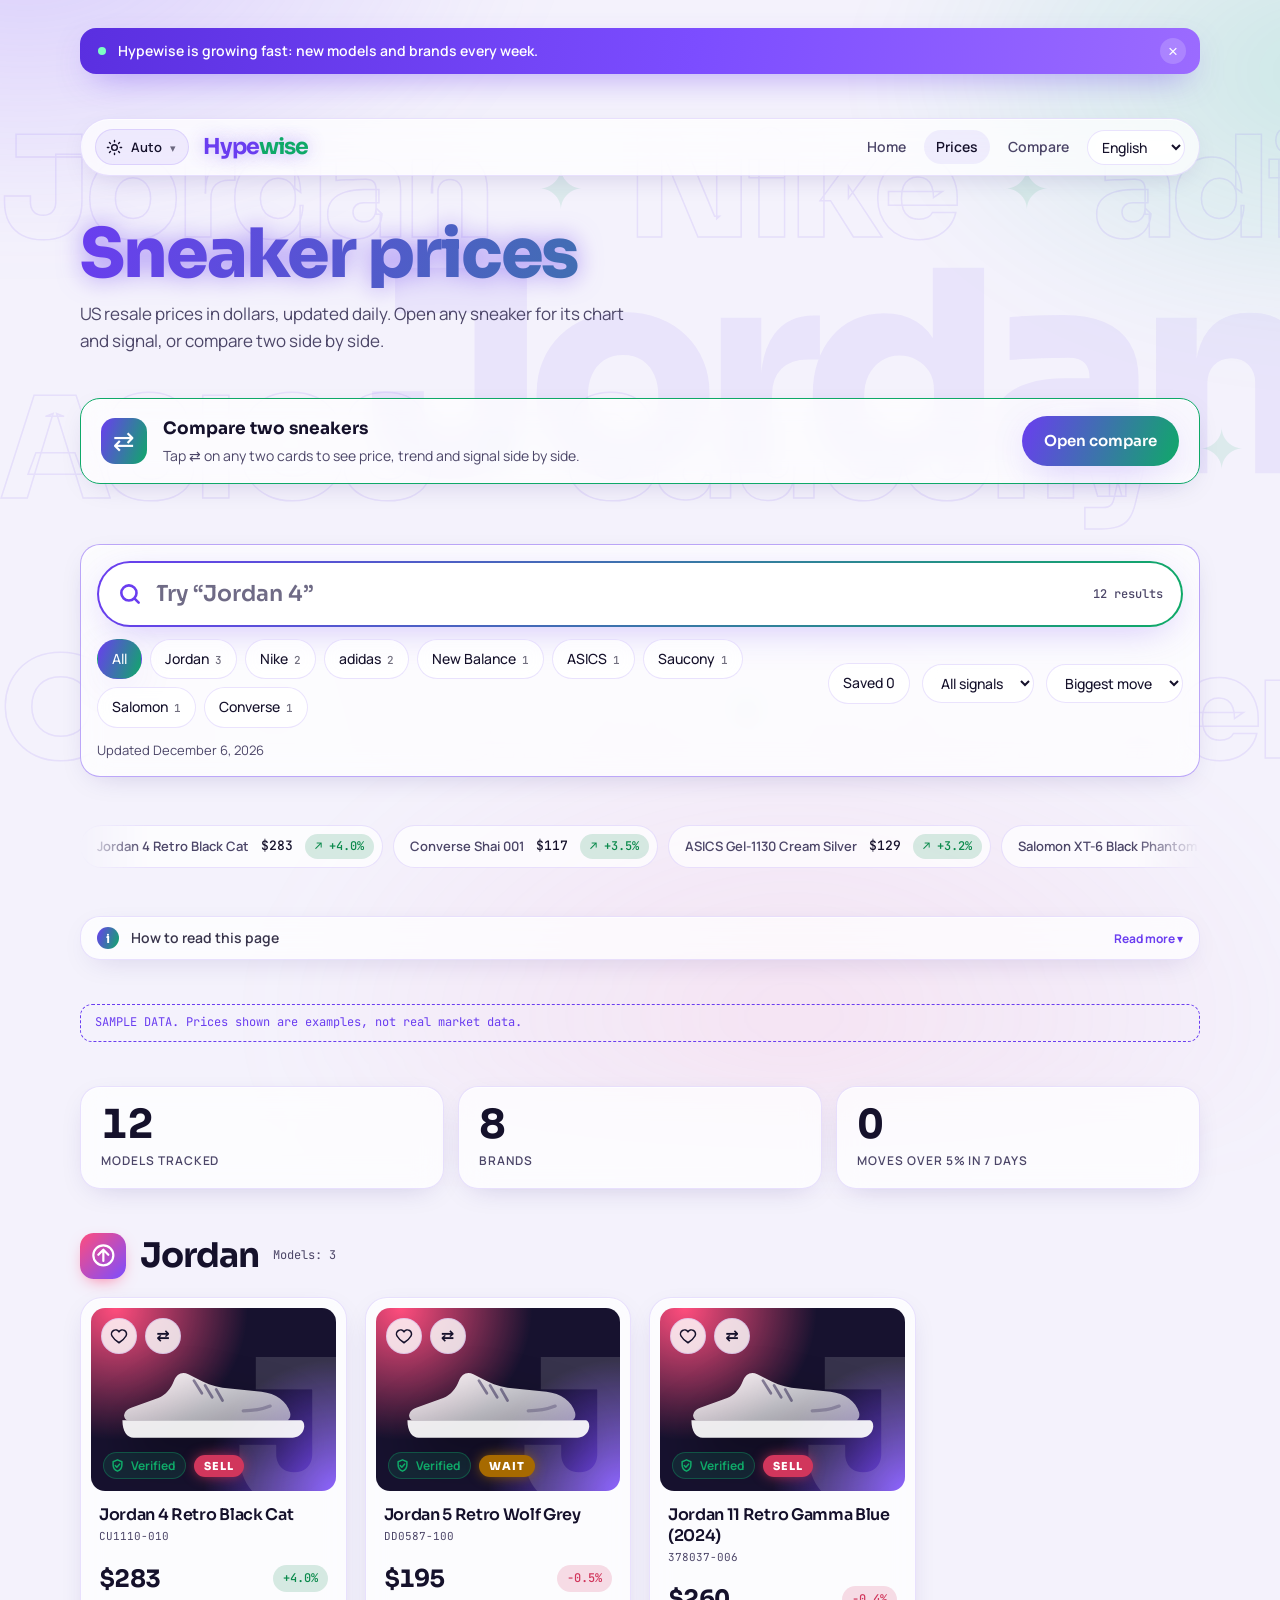
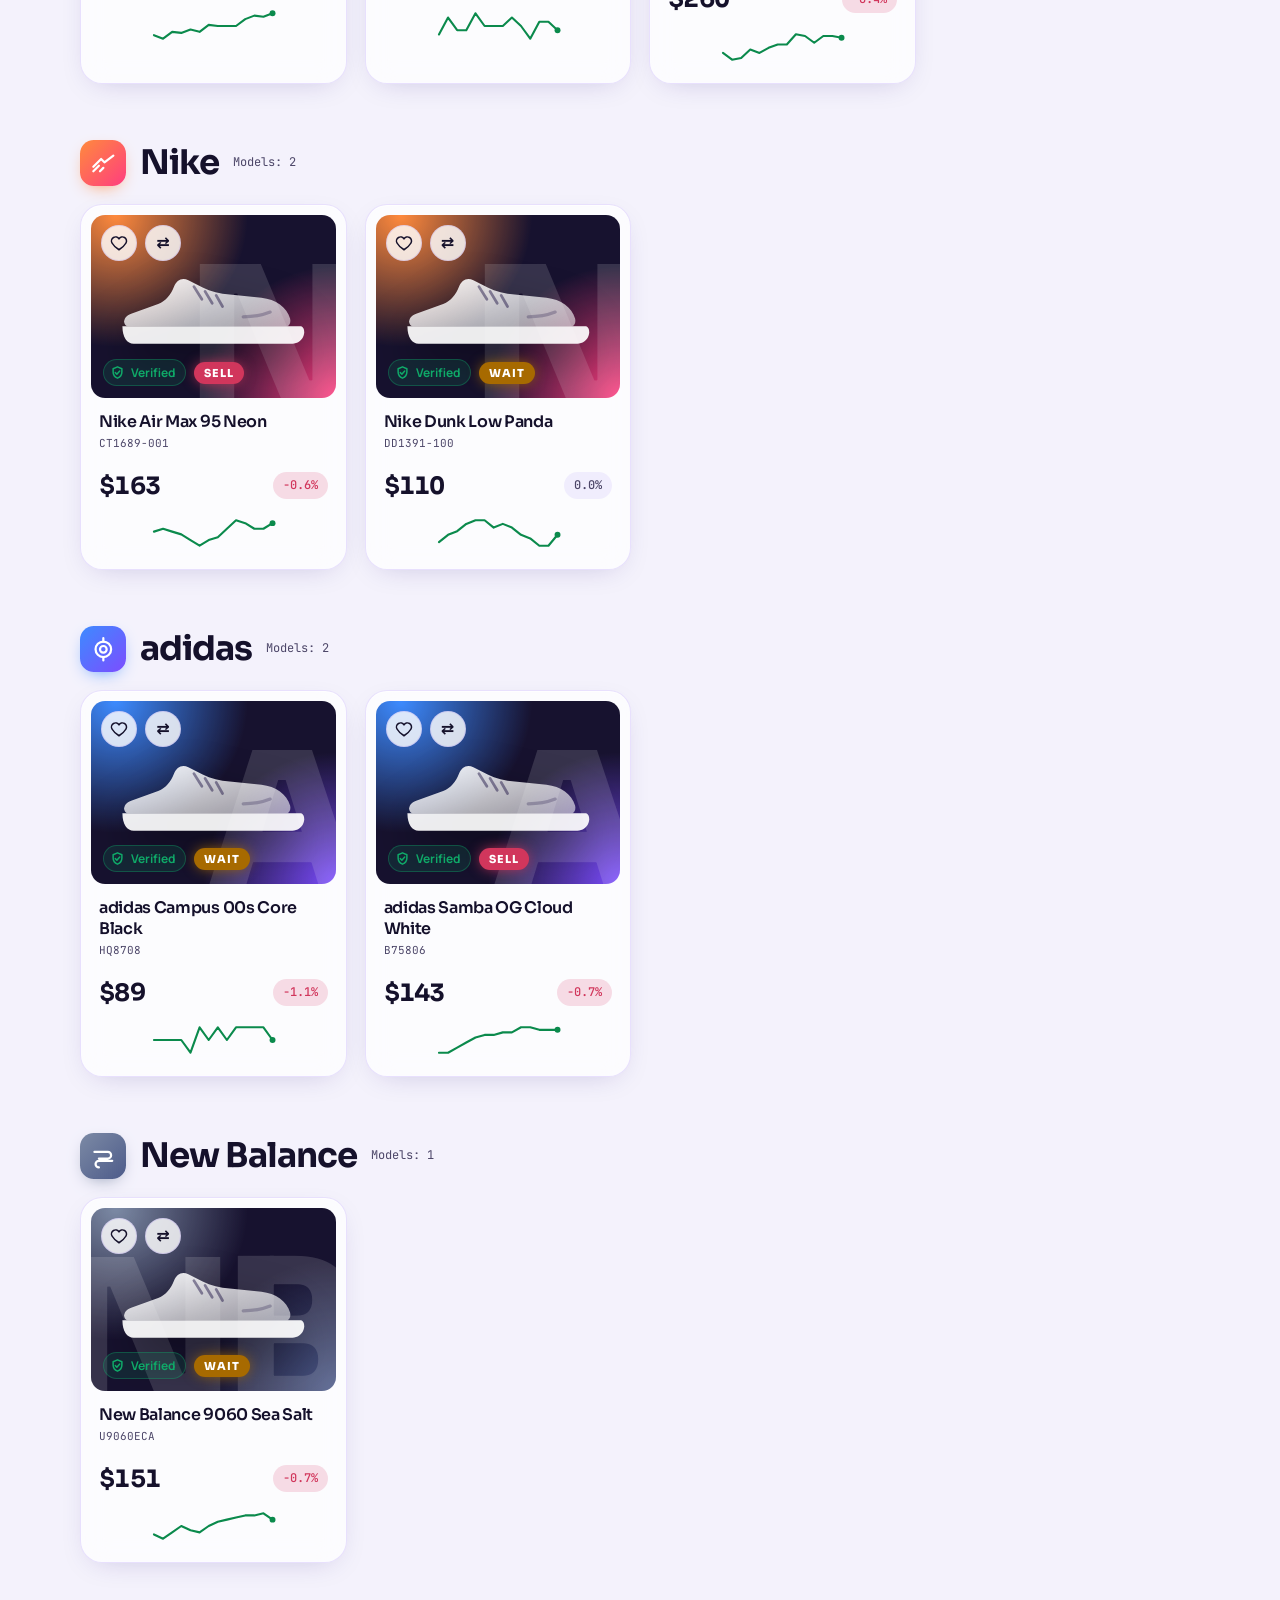
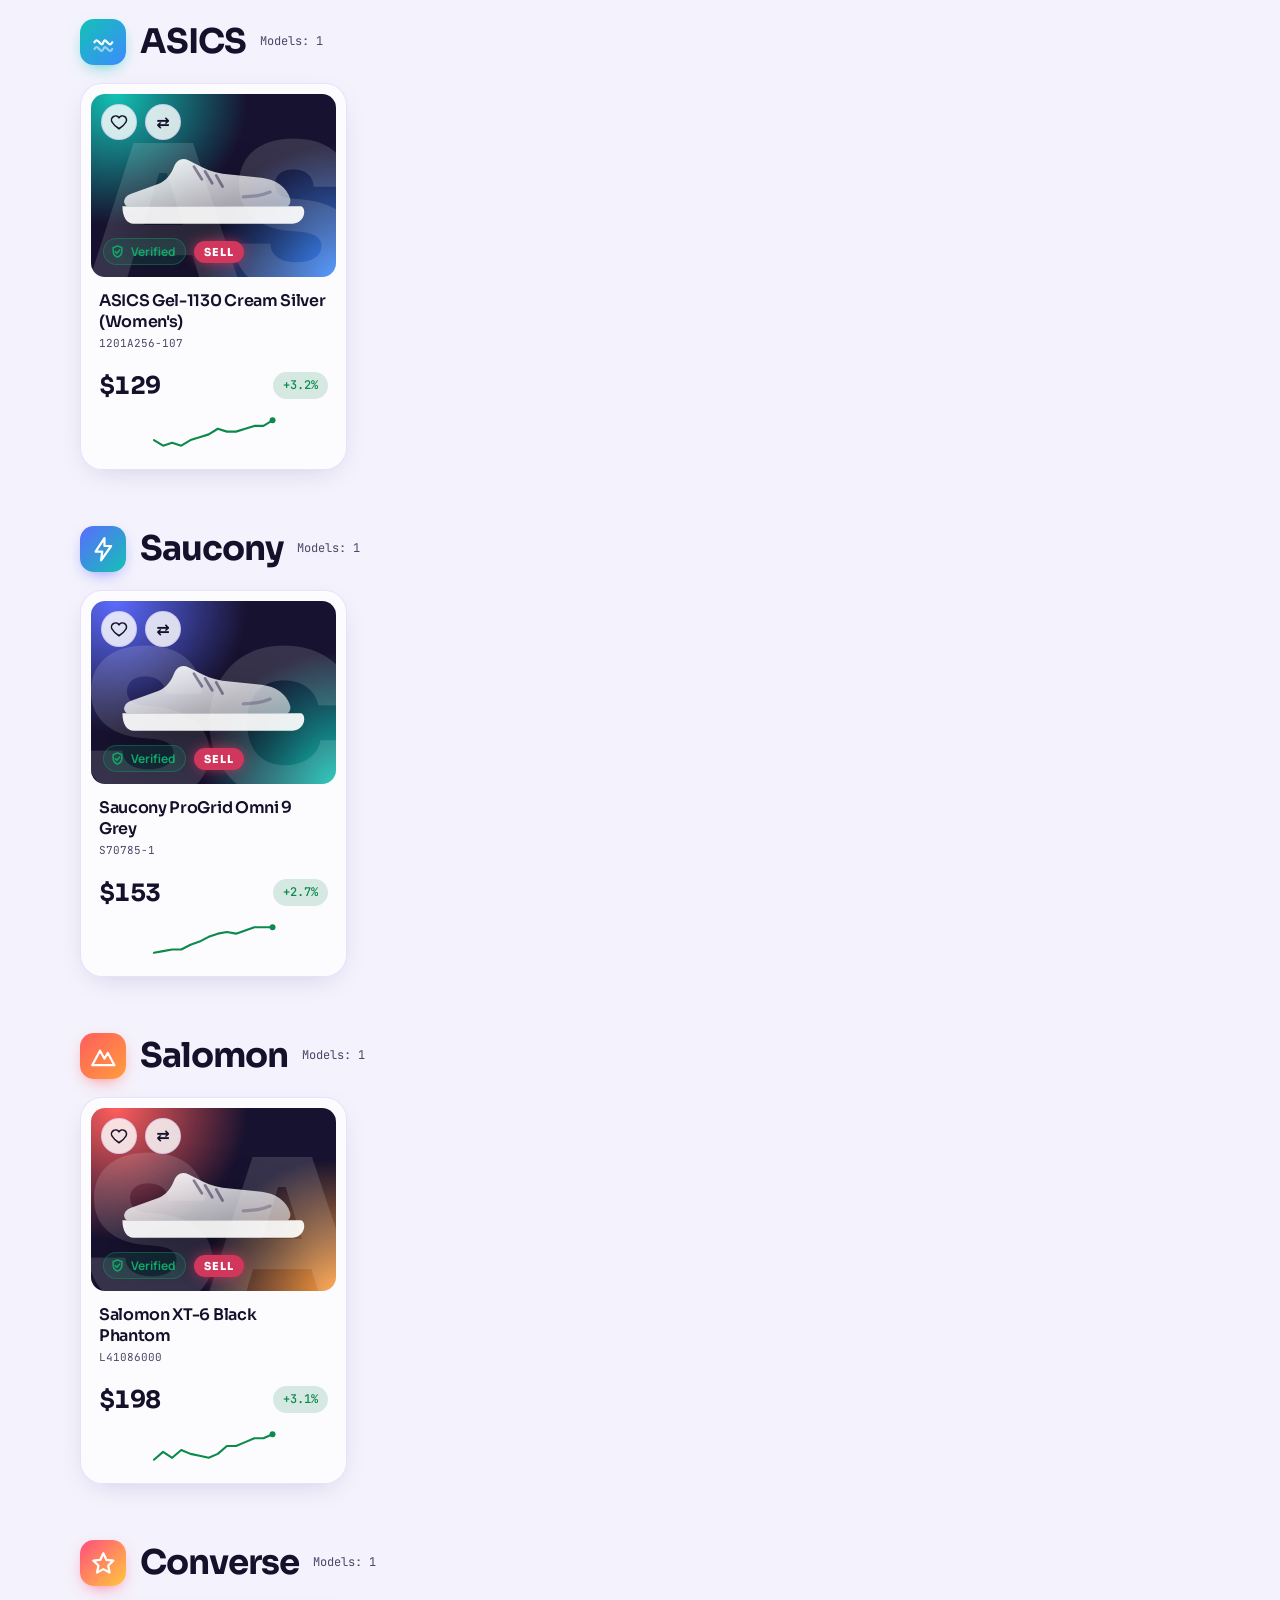
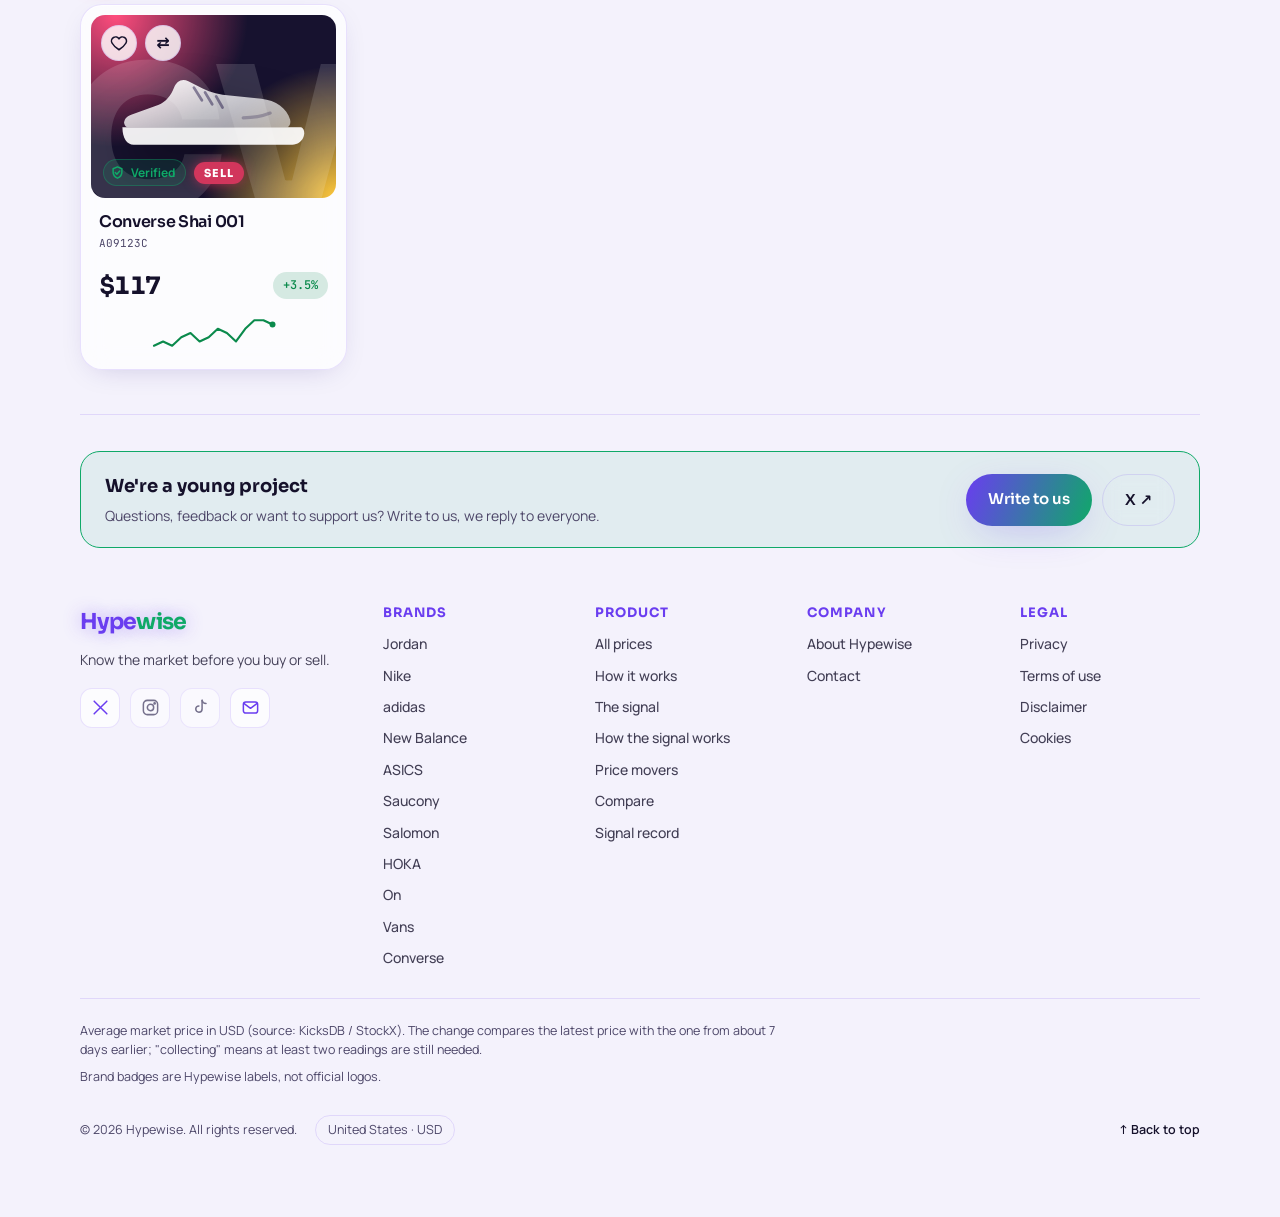
==== commit 99869793: "Redesign: pannello segnale, confronto in pagina Prezzi, sezione 'cosa puoi fare', testi piu professi" ====
--- a/site/board.html
+++ b/site/board.html
@@ -10,7 +10,7 @@
 <link rel="icon" href="favicon.svg" type="image/svg+xml">
 <meta name="claude:viewport-fit-sides" content="cover">
 <script>try{var t=localStorage.getItem("hw-theme");if(t==="light"||t==="dark")document.documentElement.setAttribute("data-theme",t)}catch(e){}</script>
-<link rel="stylesheet" href="style.css?v=21">
+<link rel="stylesheet" href="style.css?v=22">
 <link rel="stylesheet" href="https://fonts.googleapis.com/css2?family=Sora:wght@500;600;700;800&family=Manrope:wght@400;500;600;700&family=JetBrains+Mono:wght@400;500&display=swap">
 <style>
 /* Layout: floating pill nav, big gradient title, price ticker, three glass figures, filter pills, then one block per brand with a grid of glass sneaker cards. */
@@ -117,6 +117,14 @@
 .sp.cop{--c:var(--up);background:#0b8a4c}.sp.sell{--c:var(--down);background:#d1365c}.sp.wait{--c:var(--wait);background:#a76a00}
 @media (max-width:860px){#sigf{width:100%;height:44px}}
 @media (max-width:560px){.scard .cover .sp{font-size:9px;padding:3px 7px}}
+
+.cbar{display:flex;align-items:center;gap:16px;padding:16px 20px;margin:0 0 16px;border-radius:20px;border-color:var(--accent2)}
+.cbar .cbi{font-size:26px;width:46px;height:46px;border-radius:14px;display:grid;place-items:center;background:var(--grad);color:#fff;flex:none}
+.cbar div{flex:1;min-width:0}.cbar b{font-family:var(--display);font-size:17px}.cbar p{margin:2px 0 0;font-size:14px;color:var(--muted)}
+.cmpb{position:absolute;z-index:3;left:64px;top:20px;width:36px;height:36px;border-radius:50%;border:1px solid var(--line);background:color-mix(in srgb,var(--solid) 82%,transparent);backdrop-filter:blur(8px);color:var(--ink);font:700 16px var(--display);cursor:pointer;display:grid;place-items:center;padding:0}
+.cmpb[aria-pressed="true"]{background:var(--grad);color:#fff;border-color:transparent}
+.ctray{position:fixed;z-index:40;left:50%;transform:translateX(-50%);bottom:calc(16px + env(safe-area-inset-bottom,0px));display:flex;align-items:center;gap:12px;flex-wrap:wrap;justify-content:center;padding:12px 16px;border-radius:20px;max-width:calc(100vw - 24px);box-shadow:0 14px 40px -10px rgba(0,0,0,.5);font-size:14px;font-weight:600}
+@media (max-width:620px){.cbar{flex-wrap:wrap}.cbar .btn{width:100%;text-align:center}}
 </style>
 </head><body data-title="b.title">
 <div class="wrap">
@@ -136,6 +144,8 @@
     <h1 class="grad-text" data-i18n="b.h1">Sneaker prices</h1>
     <p class="sub" data-i18n="b.sub"></p>
   </header>
+
+  <aside class="cbar glass rise" style="--i:1"><span class="cbi" aria-hidden="true">⇄</span><div><b data-i18n="cb.h">Compare two sneakers</b><p data-i18n="cb.p"></p></div><a class="btn" href="compare.html" data-i18n="cb.btn">Open compare</a></aside>
 
   <div class="finder glass">
     <label class="sbox" for="q">
@@ -180,12 +190,12 @@
   <footer><p data-i18n="b.foot"></p><p data-i18n="l.brandsnote"></p></footer>
 </div>
 
-<script src="i18n.js?v=21"></script>
-<script src="strings.js?v=21"></script>
-<script src="app.js?v=21"></script>
-<script src="signal.js?v=21"></script>
-<script src="favs.js?v=21"></script>
-<script src="ui.js?v=21"></script>
+<script src="i18n.js?v=22"></script>
+<script src="strings.js?v=22"></script>
+<script src="app.js?v=22"></script>
+<script src="signal.js?v=22"></script>
+<script src="favs.js?v=22"></script>
+<script src="ui.js?v=22"></script>
 <script>
 HW.mount(); UI.initTheme(); UI.backdrop(); UI.banner(); UI.footer(); UI.sync();
 var D = window.HWD, ALL = "__all__", PAGE = 8, state = { items: [], brand: ALL, demo: false, ready: false, shown: {} };
@@ -195,6 +205,26 @@
 
 function limitFor(b, searching) { return state.shown[b] || (state.brand !== ALL || searching ? 24 : PAGE); }
 
+var PICK = [];
+function cmpBtn(sku) { var on = PICK.indexOf(sku) > -1; return '<button type="button" class="cmpb" data-cmp="' + D.esc(sku) + '" aria-pressed="' + on + '" title="' + D.esc(HW.t(on ? "cb.rem" : "cb.add")) + '" aria-label="' + D.esc(HW.t(on ? "cb.rem" : "cb.add")) + '">⇄</button>'; }
+function nameOf(sku) { var x = state.items.filter(function (i) { return i.sku === sku; })[0]; return x ? D.parseTitle(x.title, x.brand).name : sku; }
+function tray() {
+  var t = document.getElementById("ctray");
+  if (!PICK.length) { if (t) t.remove(); return; }
+  if (!t) { t = document.createElement("div"); t.id = "ctray"; t.className = "ctray glass"; document.body.appendChild(t); }
+  var two = PICK.length === 2;
+  t.innerHTML = '<span>' + D.esc(two ? HW.f("cb.vs", { a: nameOf(PICK[0]), b: nameOf(PICK[1]) }) : HW.f("cb.one", { a: nameOf(PICK[0]) })) + '</span>' +
+    (two ? '<a class="btn" href="compare.html?a=' + encodeURIComponent(PICK[0]) + '&b=' + encodeURIComponent(PICK[1]) + '">' + D.esc(HW.t("cb.btn")) + ' →</a>' : "") +
+    '<button type="button" class="btn ghost" data-cclear="1">' + D.esc(HW.t("f.clear")) + "</button>";
+}
+document.addEventListener("click", function (e) {
+  var c = e.target.closest && e.target.closest("[data-cclear]"); if (c) { PICK = []; tray(); render(); return; }
+  var b = e.target.closest && e.target.closest("[data-cmp]"); if (!b) return;
+  e.preventDefault(); e.stopPropagation();
+  var k = b.dataset.cmp, i = PICK.indexOf(k);
+  if (i > -1) PICK.splice(i, 1); else { PICK.push(k); if (PICK.length > 2) PICK.shift(); }
+  tray(); render();
+}, true);
 function render() {
   var q = $("q").value.trim().toLowerCase(), sort = $("sort").value, loc = HW.locale(), searching = !!q;
   var rows = state.items.filter(function (x) { return !q || (x.title + " " + x.sku).toLowerCase().indexOf(q) > -1; })
@@ -218,7 +248,7 @@
       (rest > 0 ? '<button type="button" class="chip more" data-more="' + D.esc(b) + '">' + D.esc(HW.f(state.brand === ALL && !searching && !state.shown[b] ? "b.showall" : "b.showmore", { n: list.length })) + "</button>" : "") +
       '</header><div class="grid">' + vis.map(function (x) {
         var none = x.chg === null, cls = none ? "flat" : x.chg > 0.05 ? "up" : x.chg < -0.05 ? "down" : "flat", i = firstRender ? Math.min(delay++, 16) : 0;
-        return '<a class="scard glass' + (firstRender ? " rise" : "") + '" style="--i:' + i + '" href="shoe.html?sku=' + encodeURIComponent(x.sku) + '"><span class="open">' + D.esc(HW.t("f.open")) + ' →</span>' + HWF.heart(x.sku) + D.cover(x, "s", D.vbadge(x, vt, vtip) + (x.sig.verdict !== "none" ? '<span class="sp ' + x.sig.verdict + '">' + D.esc(HW.t(x.sig.verdict === "cop" ? "cop.name" : x.sig.verdict === "sell" ? "sell.name" : "wait.name")) + "</span>" : "")) +
+        return '<a class="scard glass' + (firstRender ? " rise" : "") + '" style="--i:' + i + '" href="shoe.html?sku=' + encodeURIComponent(x.sku) + '"><span class="open">' + D.esc(HW.t("f.open")) + ' →</span>' + HWF.heart(x.sku) + cmpBtn(x.sku) + D.cover(x, "s", D.vbadge(x, vt, vtip) + (x.sig.verdict !== "none" ? '<span class="sp ' + x.sig.verdict + '">' + D.esc(HW.t(x.sig.verdict === "cop" ? "cop.name" : x.sig.verdict === "sell" ? "sell.name" : "wait.name")) + "</span>" : "")) +
           '<div class="body"><b>' + D.esc(x.title) + '</b><span class="sku">' + D.esc(x.sku) + "</span>" +
           '<div class="pr"><span class="price">' + D.money(x.price) + '</span><span class="chg ' + cls + '">' + (none ? D.esc(HW.t("b.collecting")) : D.pct(x.chg, loc)) + "</span></div>" +
           D.spark(x.prices, x.times) + "</div></a>";
--- a/site/style.css
+++ b/site/style.css
@@ -253,3 +253,7 @@
 /* the top bar (and its theme menu) must stay above anything that follows */
 nav{position:relative;z-index:50}
 .tmenu ul{z-index:60}
+
+.fyoung{display:flex;align-items:center;justify-content:space-between;gap:18px;flex-wrap:wrap;padding:20px 24px;margin-bottom:28px;border:1px solid var(--accent2);border-radius:20px;background:color-mix(in srgb,var(--accent2) 8%,transparent)}
+.fyoung b{font-family:var(--display);font-size:18px}.fyoung p{margin:4px 0 0;color:var(--muted);font-size:14px;max-width:56ch}
+.fyb{display:flex;gap:10px;flex-wrap:wrap}
